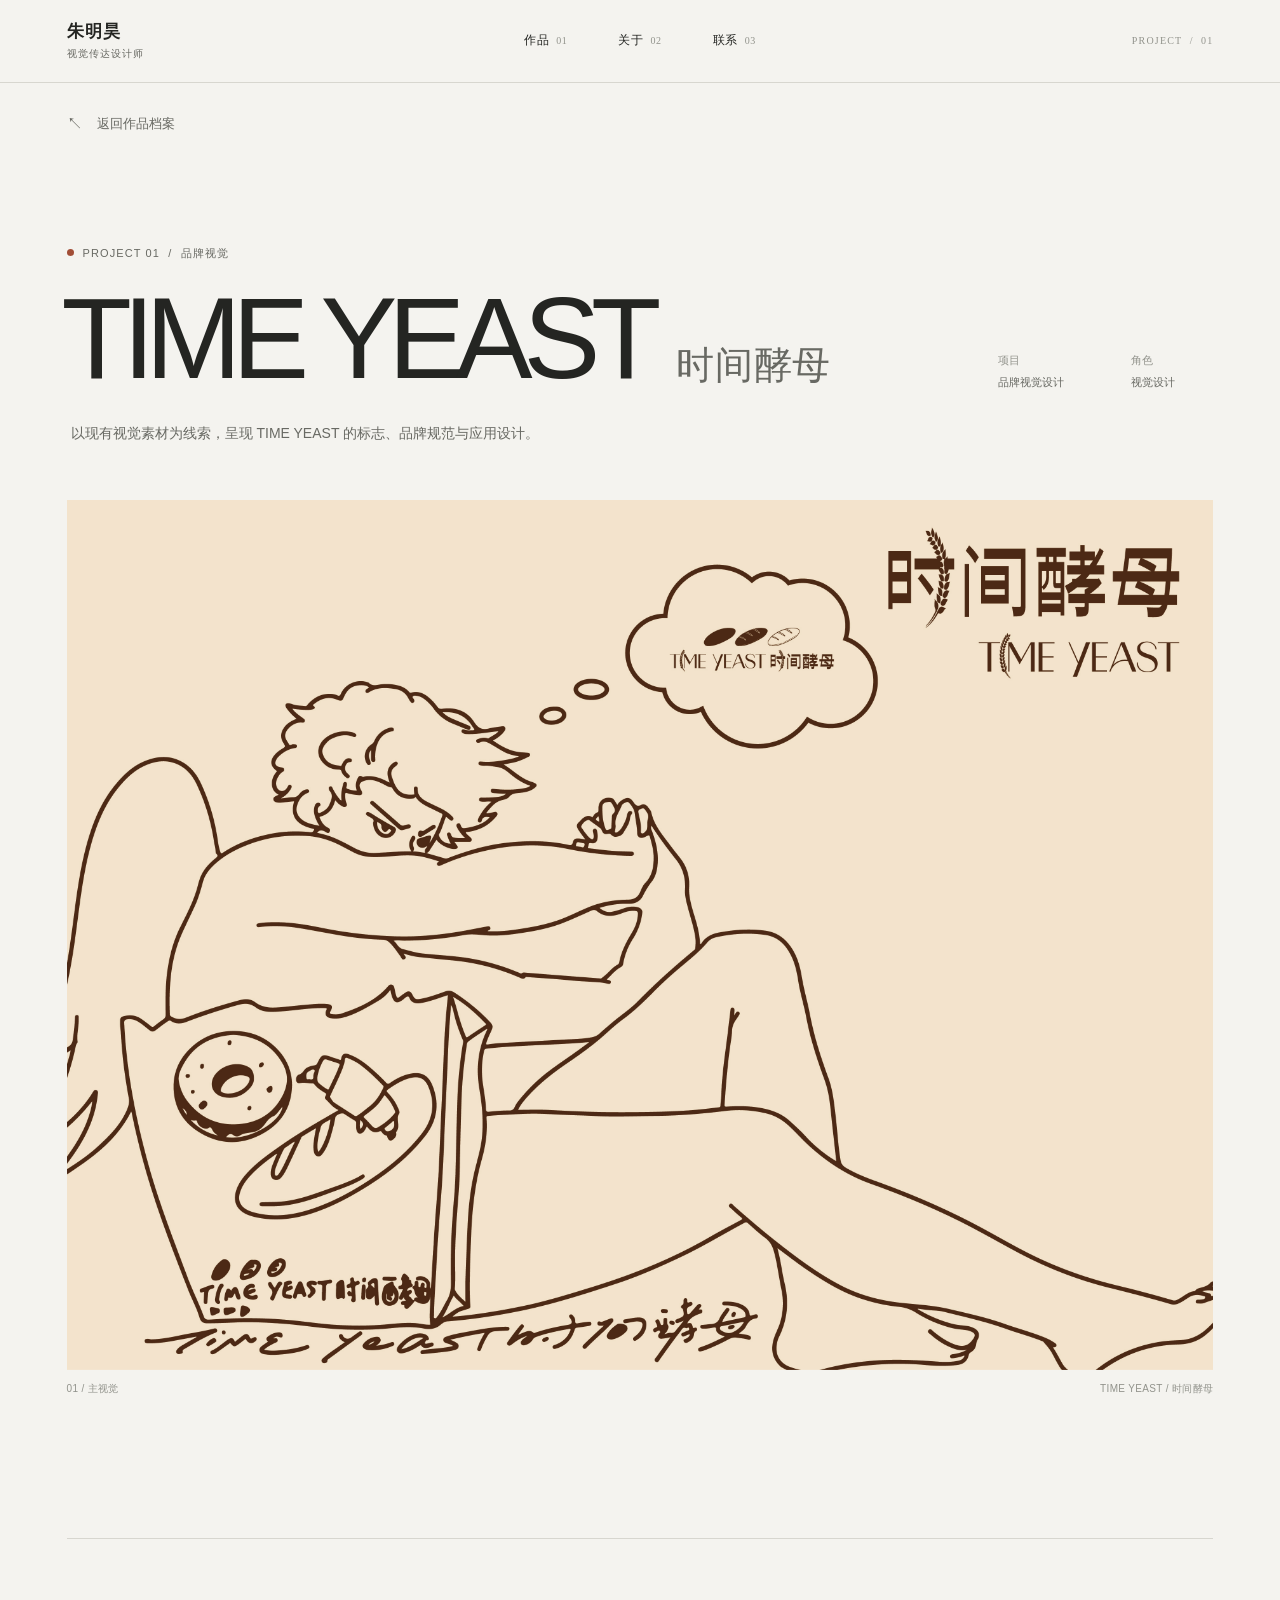
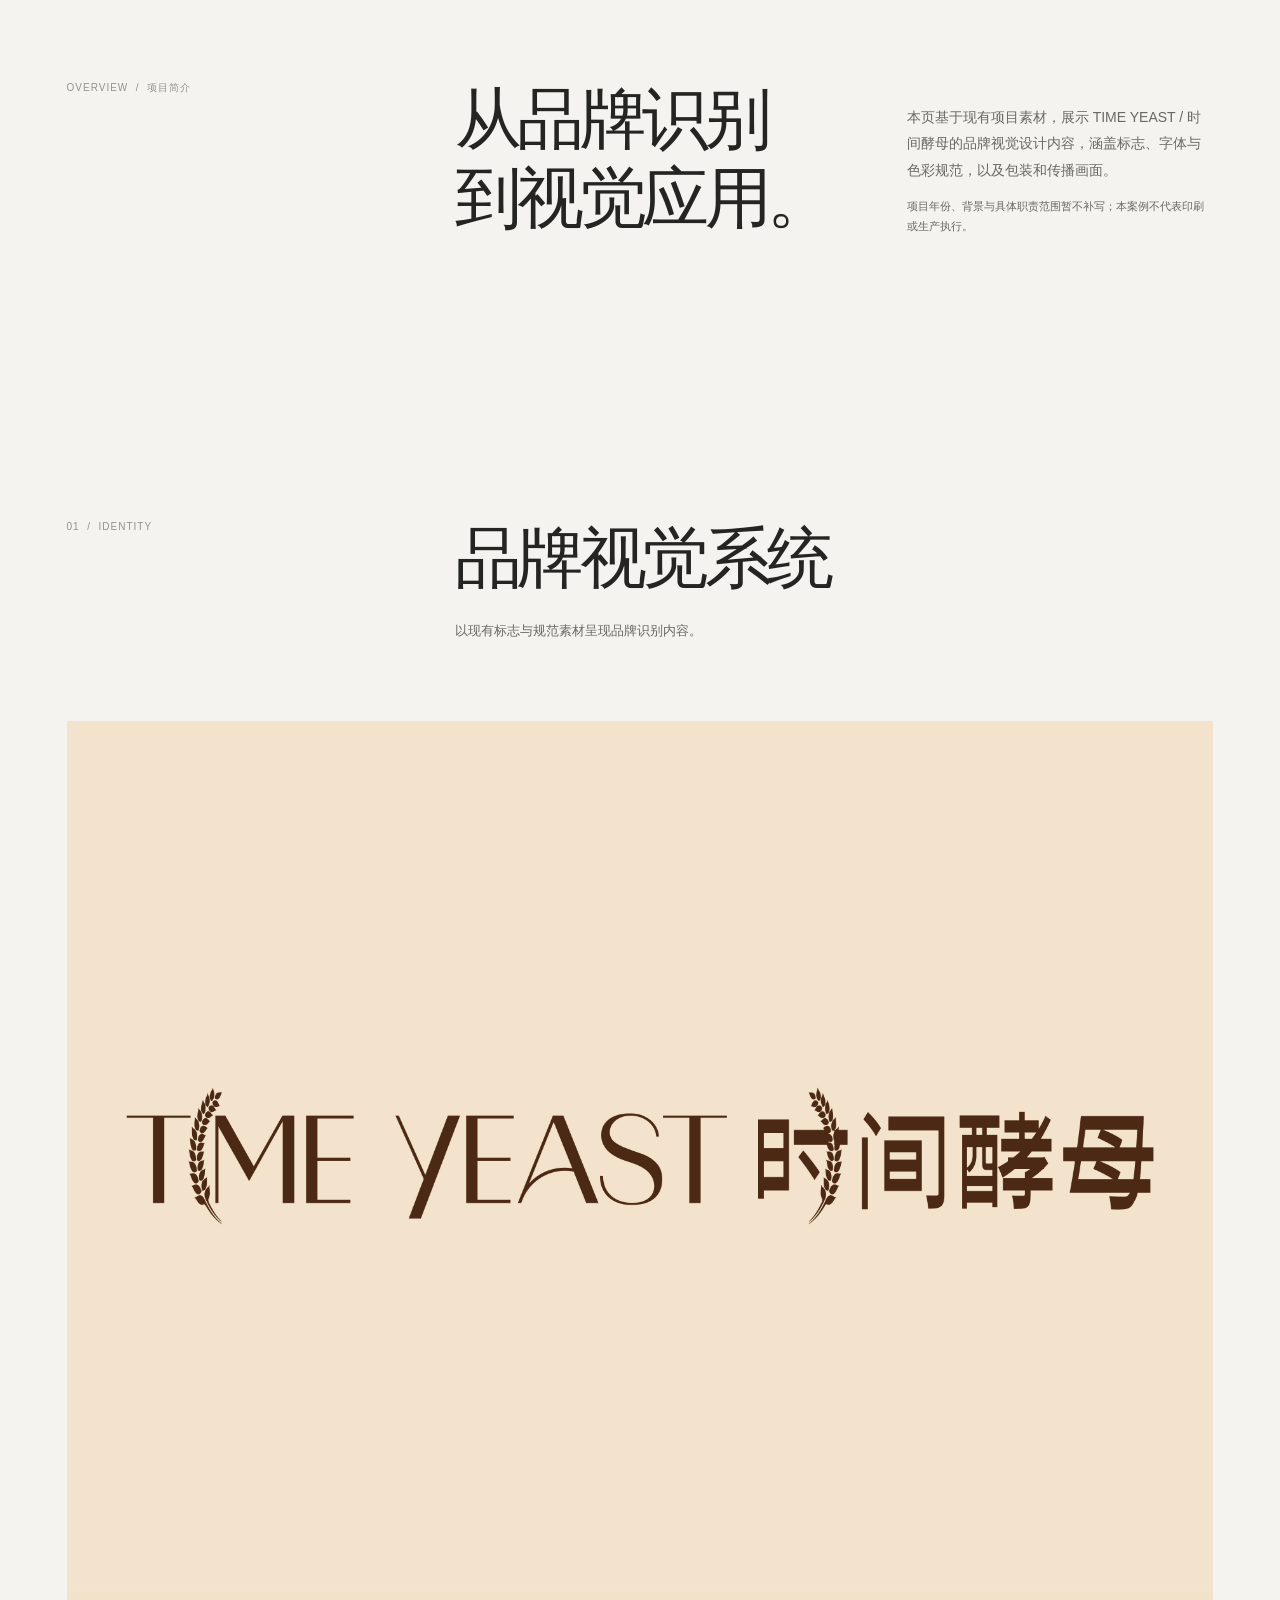
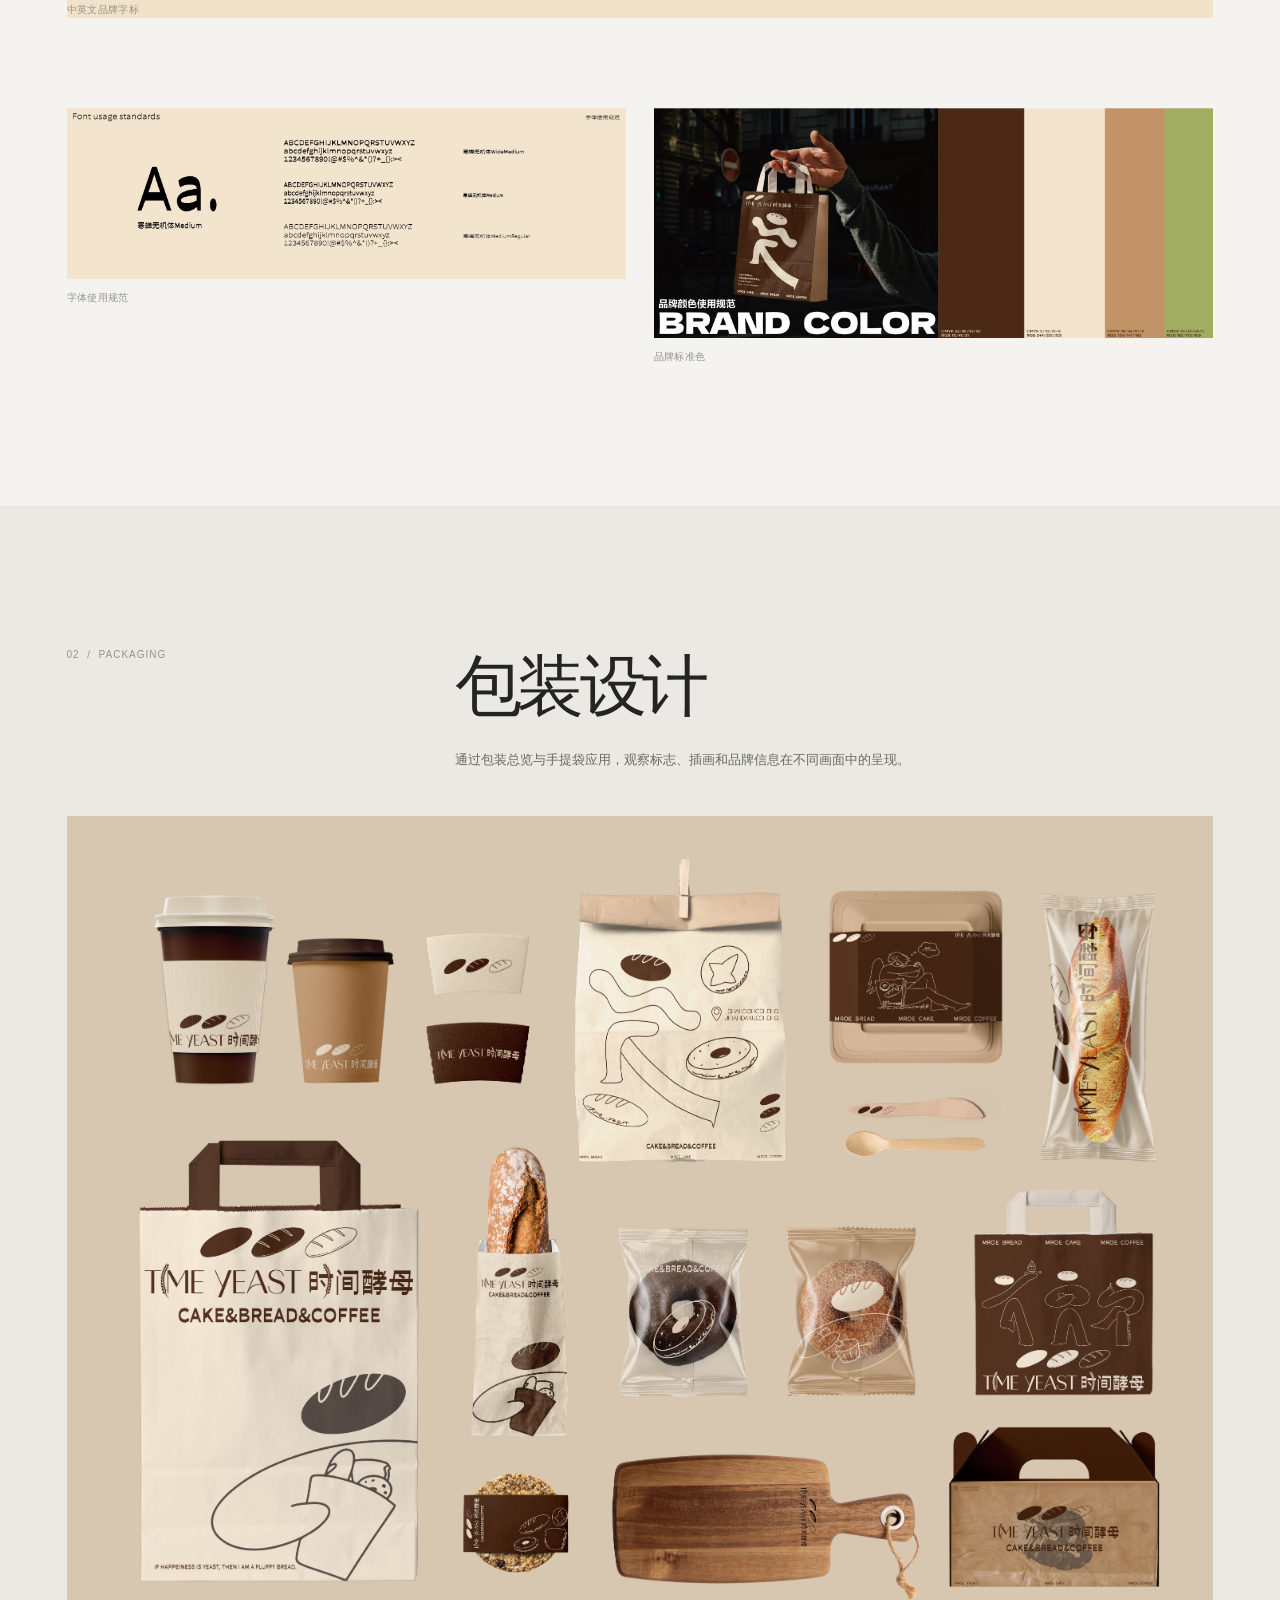
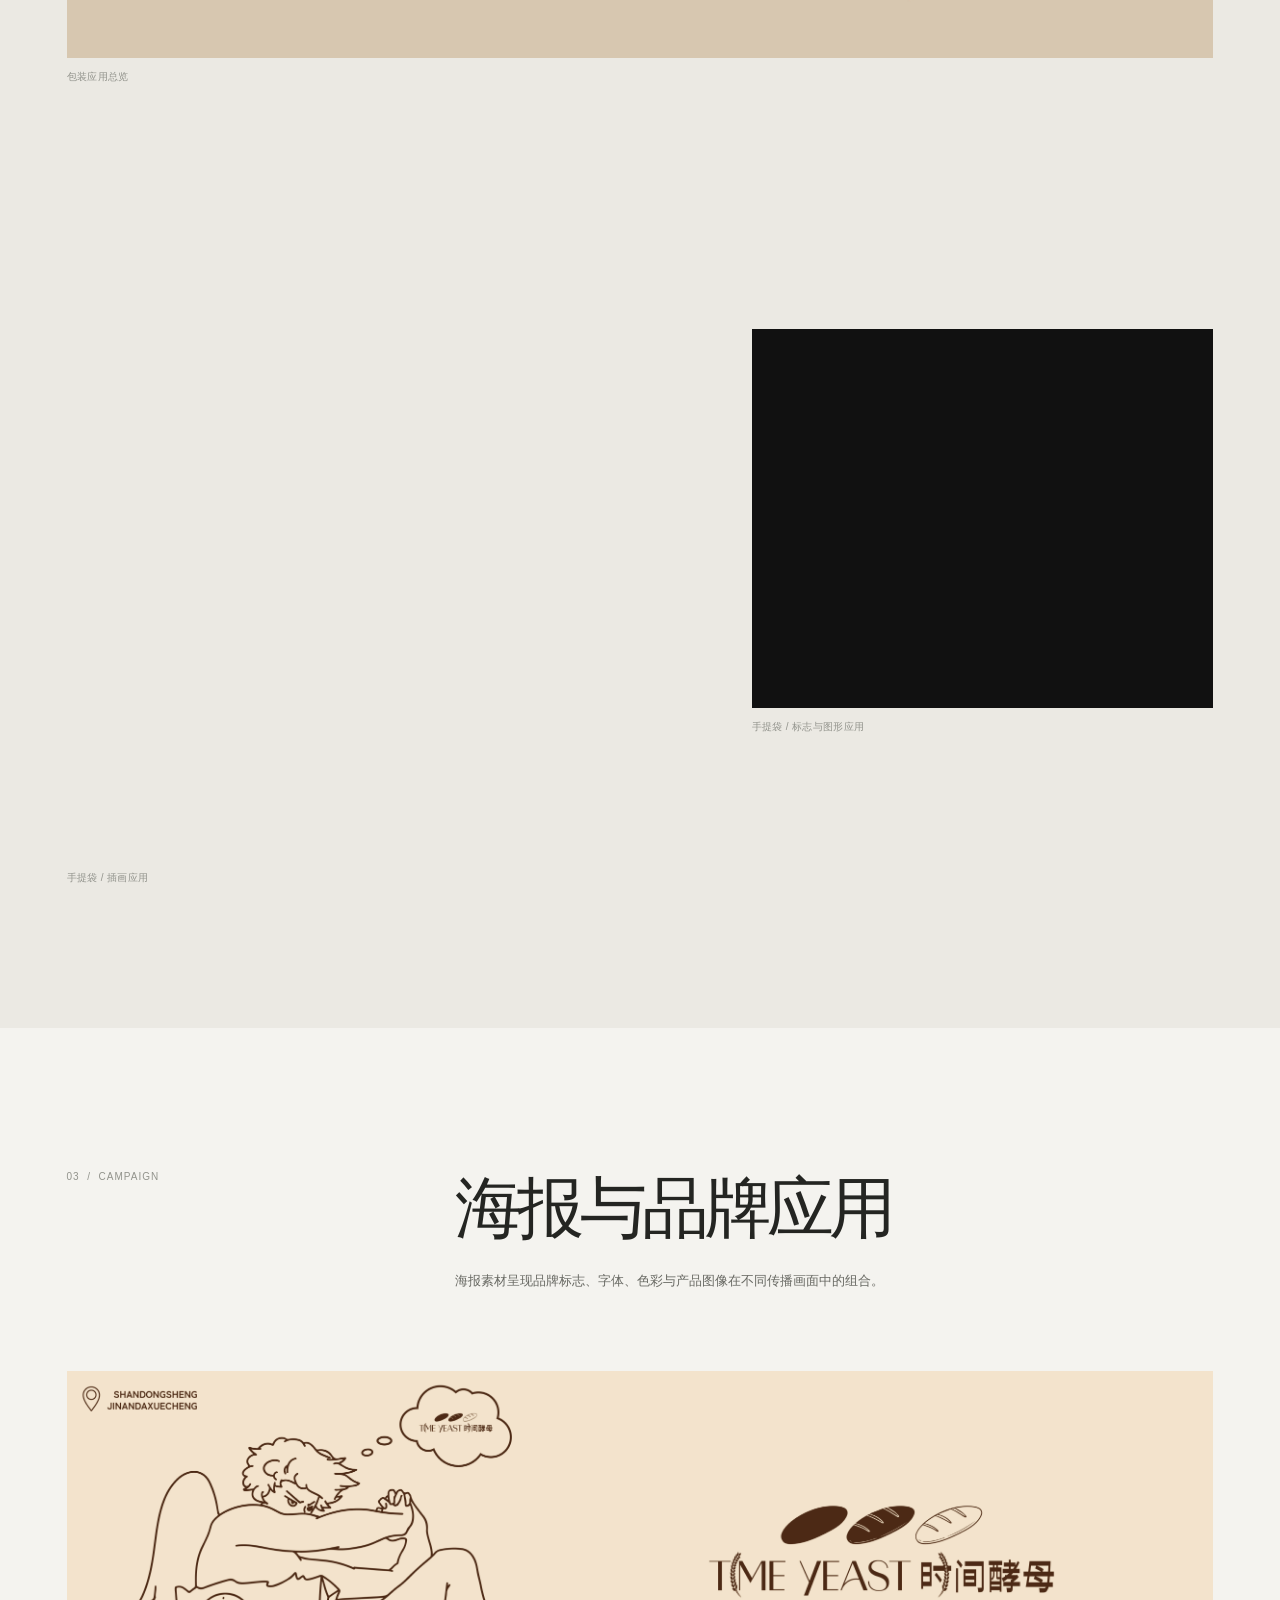
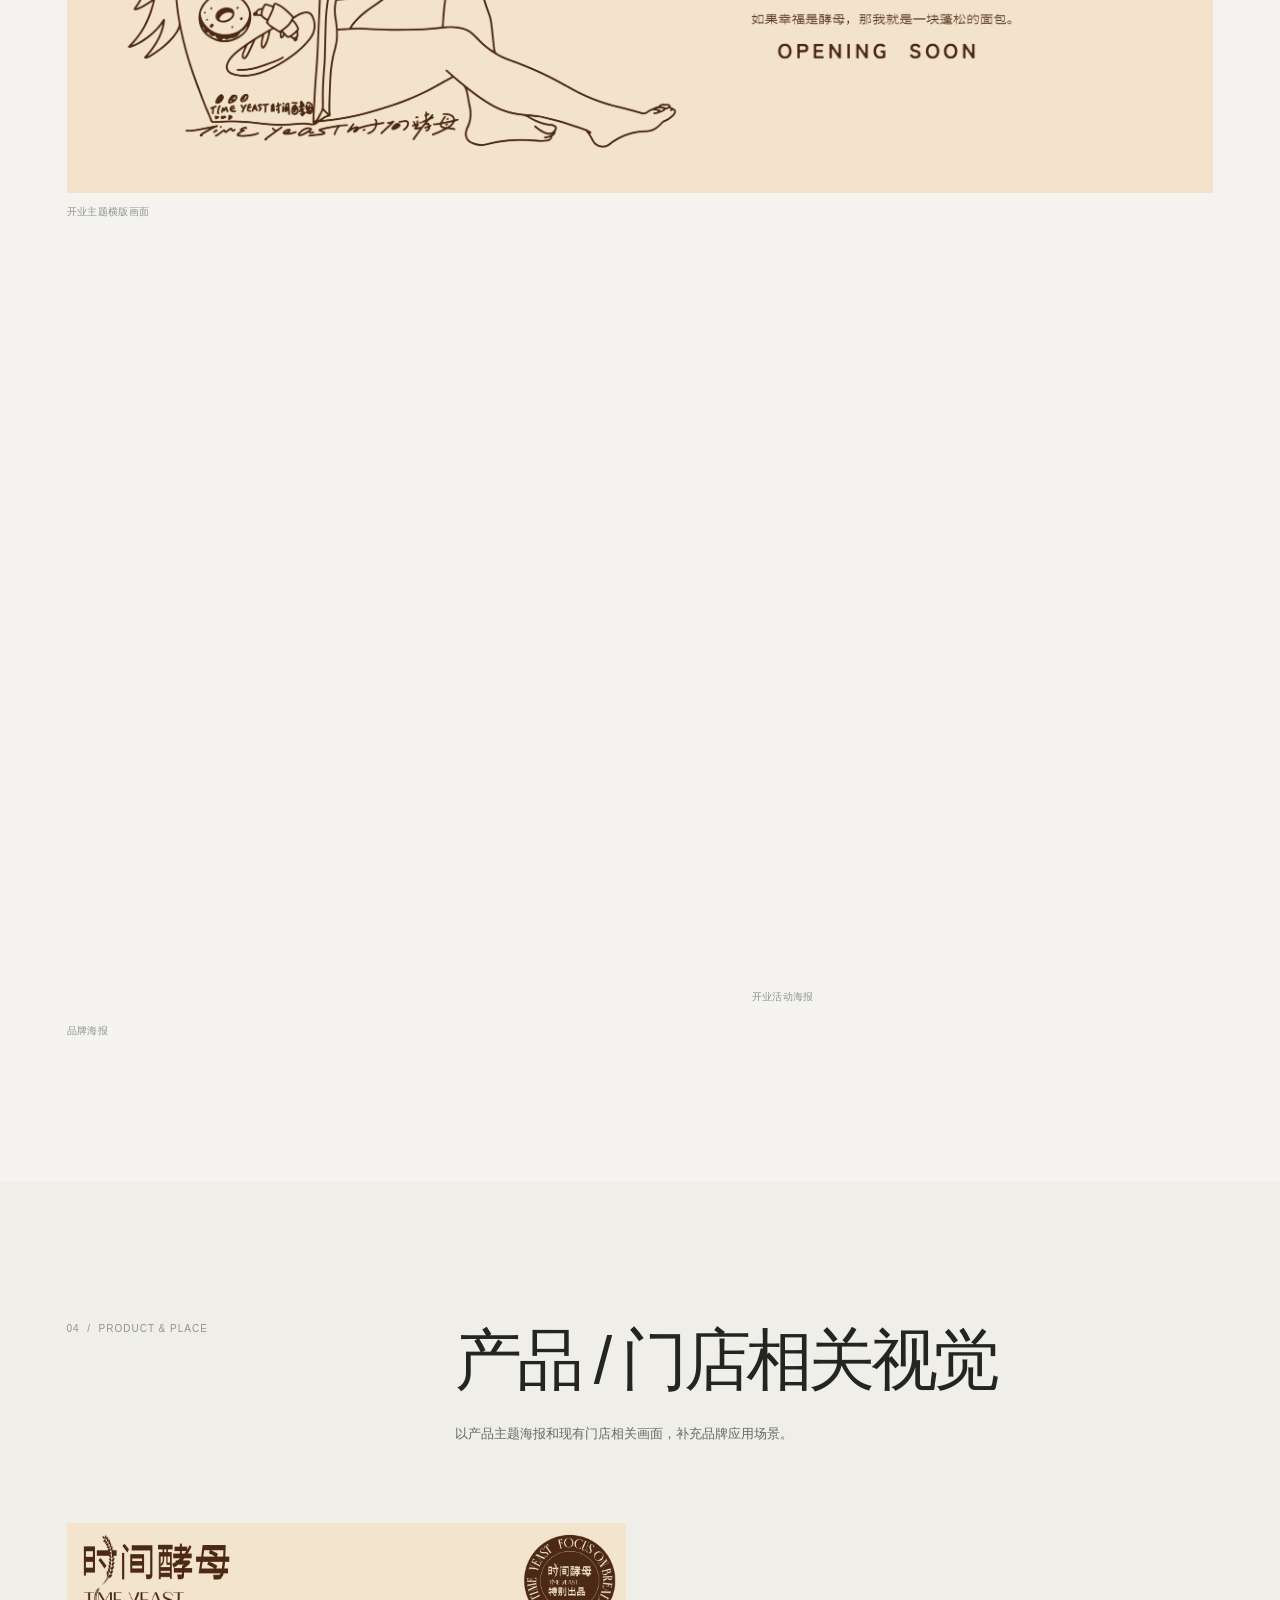
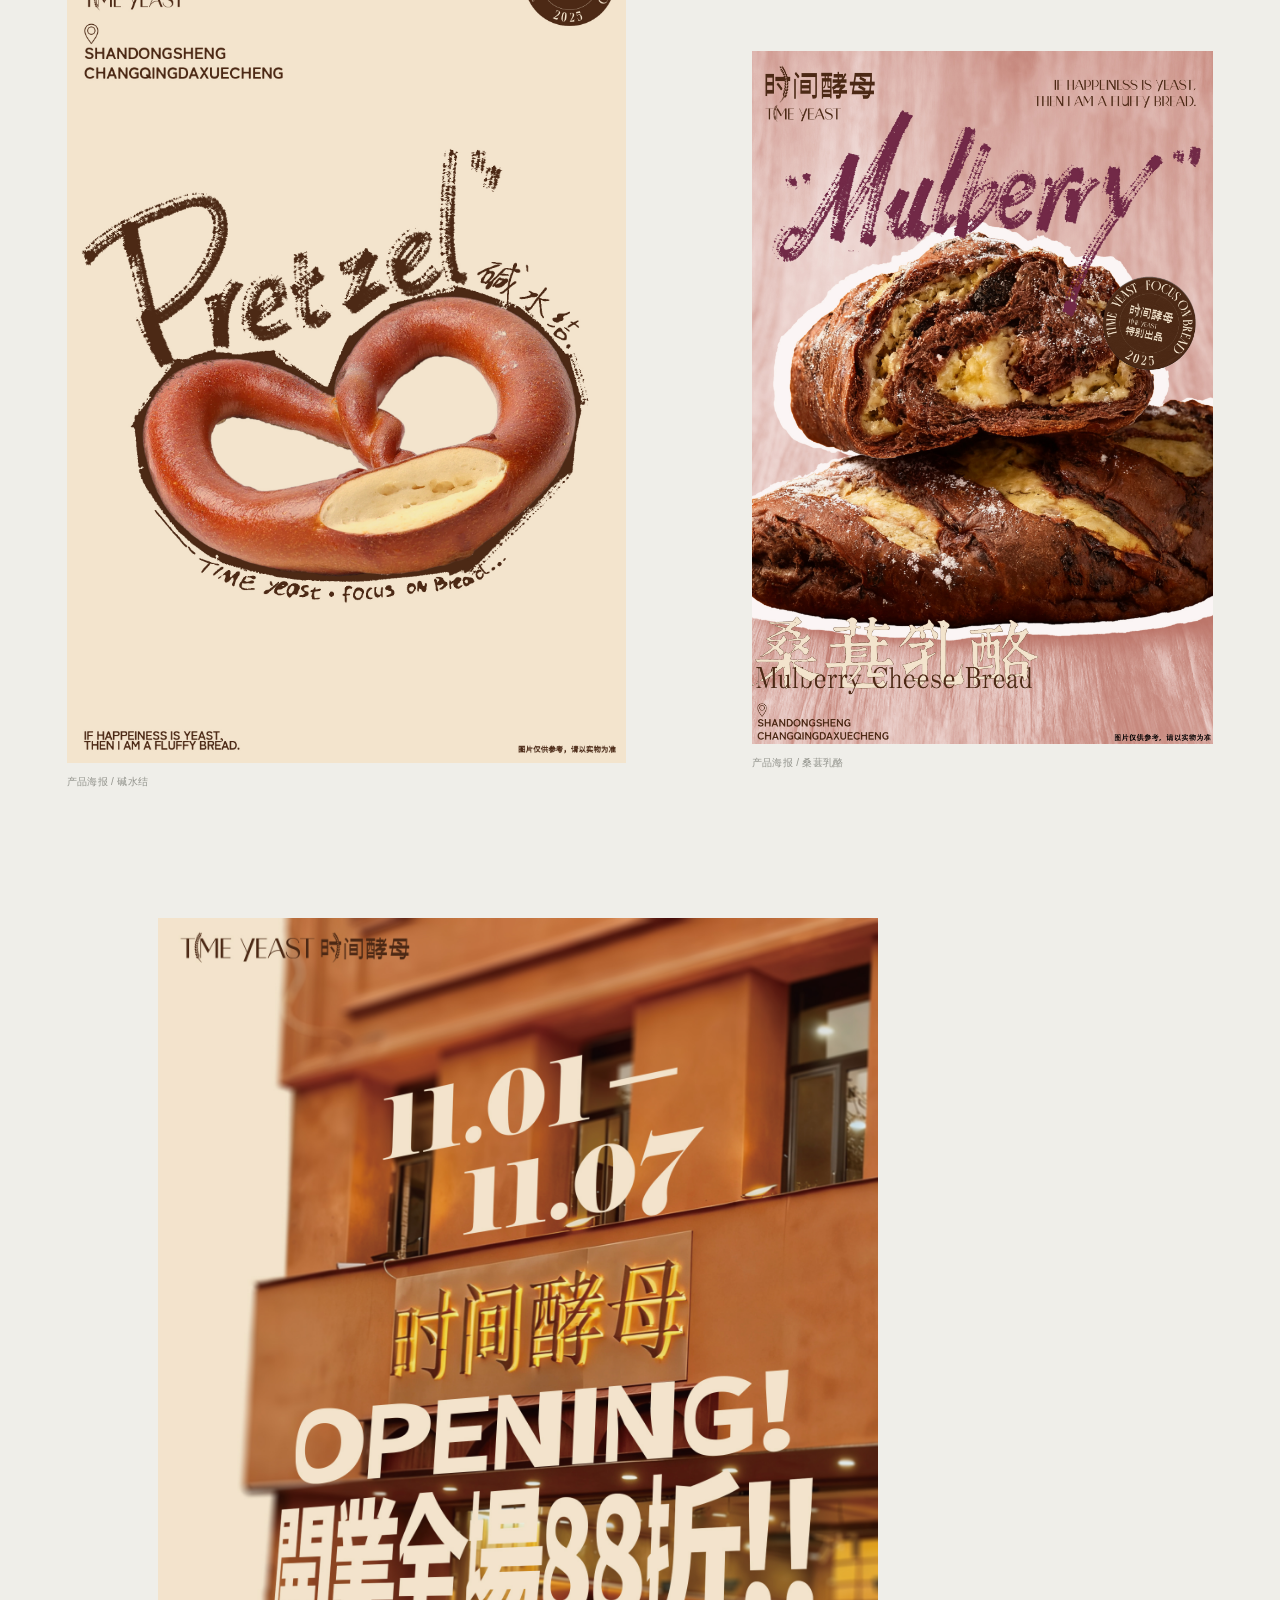
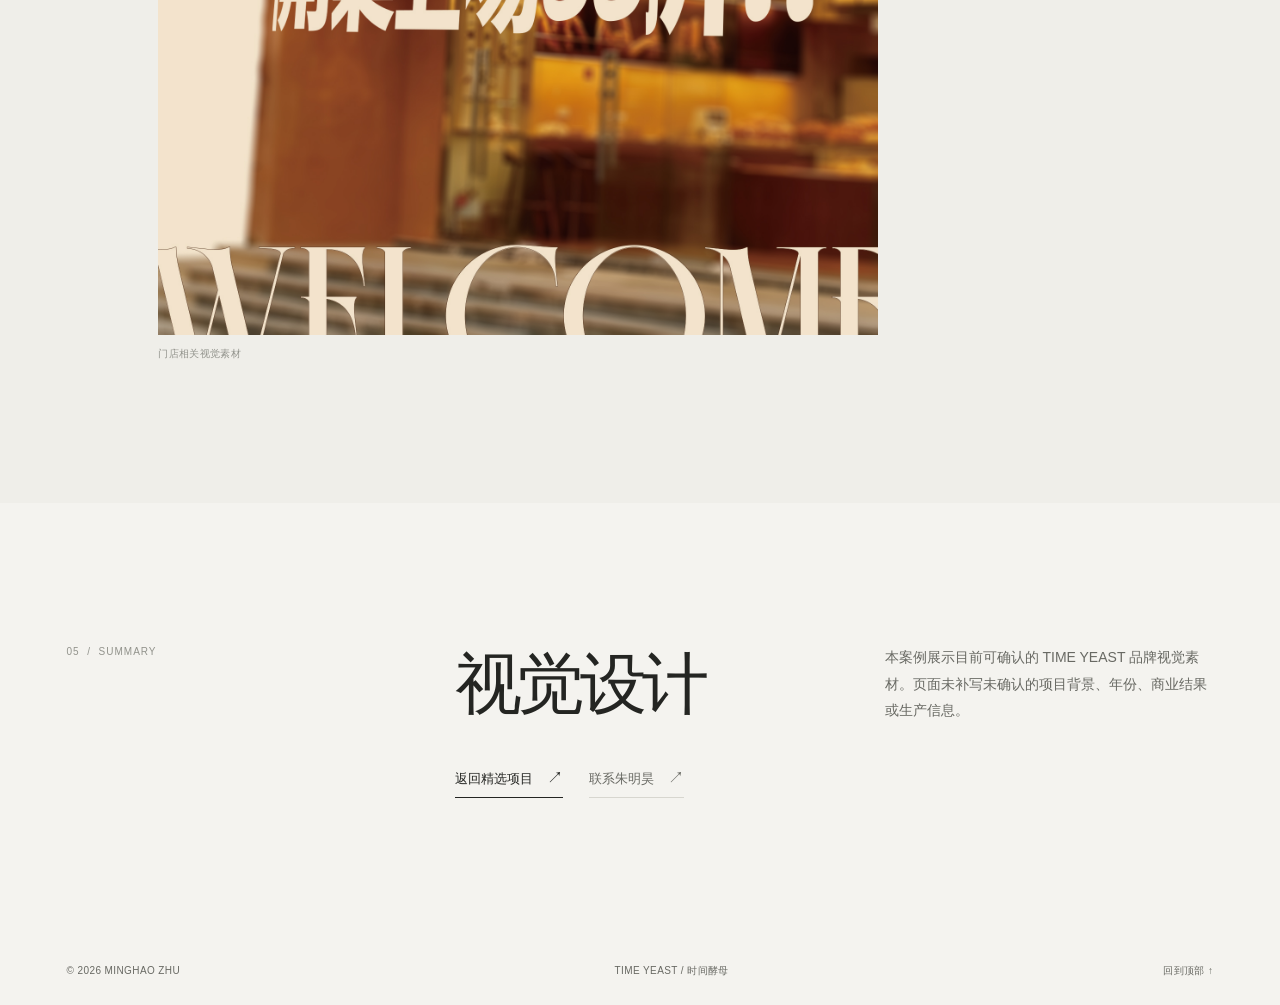
==== time-yeast.html @ e66157fa "完成个人作品集网站 V1 及 TIME YEAST 项目详情页" ====
<!doctype html>
<html lang="zh-CN">
  <head>
    <meta charset="utf-8">
    <meta name="viewport" content="width=device-width, initial-scale=1">
    <meta name="theme-color" content="#f4f3ef">
    <meta name="description" content="朱明昊的 TIME YEAST / 时间酵母品牌视觉设计案例。">
    <title>TIME YEAST / 时间酵母 — 朱明昊</title>
    <link rel="stylesheet" href="style.css">
    <script src="script.js" defer></script>
  </head>
  <body class="case-page">
    <a class="skip-link" href="#main">跳转到主要内容</a>

    <header class="site-header">
      <div class="header-inner page-shell">
        <a class="wordmark" href="index.html" aria-label="朱明昊，返回作品集首页">
          <span class="wordmark-name">朱明昊</span>
          <span class="wordmark-caption">视觉传达设计师</span>
        </a>
        <button class="menu-toggle" type="button" aria-expanded="false" aria-controls="primary-nav">
          <span class="menu-toggle-label">菜单</span>
          <span class="menu-toggle-icon" aria-hidden="true"><i></i><i></i></span>
        </button>
        <nav class="primary-nav" id="primary-nav" aria-label="主导航">
          <a href="index.html#work">作品 <span class="nav-index">01</span></a>
          <a href="index.html#about">关于 <span class="nav-index">02</span></a>
          <a href="index.html#contact">联系 <span class="nav-index">03</span></a>
        </nav>
        <span class="header-edition">PROJECT&nbsp; / &nbsp;01</span>
      </div>
    </header>

    <main id="main" class="case-main">
      <section class="case-intro page-shell" aria-labelledby="case-title">
        <a class="case-back text-link" href="index.html#work"><span aria-hidden="true">↖</span> 返回作品档案</a>
        <div class="case-heading">
          <div>
            <p class="eyebrow"><span class="eyebrow-mark"></span>PROJECT 01&nbsp; / &nbsp;品牌视觉</p>
            <h1 id="case-title">TIME YEAST<span class="case-title-cn">时间酵母</span></h1>
          </div>
          <dl class="case-meta">
            <div><dt>项目</dt><dd>品牌视觉设计</dd></div>
            <div><dt>角色</dt><dd>视觉设计</dd></div>
          </dl>
        </div>
        <p class="case-deck">以现有视觉素材为线索，呈现 TIME YEAST 的标志、品牌规范与应用设计。</p>
      </section>

      <figure class="case-hero page-shell">
        <img src="assets/TIME YEAST/TIME%20%20YEAST%20%E6%97%B6%E9%97%B4%E9%85%B5%E6%AF%8D%E4%B8%BB%E8%A7%86%E8%A7%89HERO.jpg" alt="TIME YEAST 时间酵母主视觉：品牌标志与烘焙主题插画" width="3608" height="2738" fetchpriority="high" decoding="async">
        <figcaption><span>01 / 主视觉</span><span>TIME YEAST / 时间酵母</span></figcaption>
      </figure>

      <section class="case-overview page-shell" aria-labelledby="overview-title">
        <p class="eyebrow case-section-index">OVERVIEW&nbsp; / &nbsp;项目简介</p>
        <div class="case-overview-copy">
          <h2 id="overview-title">从品牌识别<br>到视觉应用。</h2>
          <div>
            <p>本页基于现有项目素材，展示 TIME YEAST / 时间酵母的品牌视觉设计内容，涵盖标志、字体与色彩规范，以及包装和传播画面。</p>
            <p class="case-muted">项目年份、背景与具体职责范围暂不补写；本案例不代表印刷或生产执行。</p>
          </div>
        </div>
      </section>

      <section class="case-section page-shell" aria-labelledby="identity-title">
        <div class="case-section-heading">
          <p class="eyebrow case-section-index">01&nbsp; / &nbsp;IDENTITY</p>
          <h2 id="identity-title">品牌视觉系统</h2>
          <p>以现有标志与规范素材呈现品牌识别内容。</p>
        </div>
        <figure class="case-image case-image-logo">
          <img src="assets/TIME YEAST/TIME%20%20YEAST%20%E6%97%B6%E9%97%B4%E9%85%B5%E6%AF%8Dlogo%E5%AD%97%E4%BD%93%E9%83%A8%E5%88%86jpg%E6%A0%BC%E5%BC%8F.jpg" alt="TIME YEAST 时间酵母中英文标志字样" width="3608" height="2738" loading="lazy" decoding="async">
          <figcaption>中英文品牌字标</figcaption>
        </figure>
        <div class="case-spec-grid">
          <figure class="case-image case-spec-image">
            <img src="assets/TIME YEAST/TIME%20%20YEAST%20%E6%97%B6%E9%97%B4%E9%85%B5%E6%AF%8D%20%E5%AD%97%E4%BD%93%E8%A7%84%E8%8C%83.png" alt="品牌字体使用规范，展示中英文字体和字重" width="3508" height="1070" loading="lazy" decoding="async">
            <figcaption>字体使用规范</figcaption>
          </figure>
          <figure class="case-image case-spec-image">
            <img src="assets/TIME YEAST/TIME%20%20YEAST%20%E6%97%B6%E9%97%B4%E9%85%B5%E6%AF%8D%20%E6%A0%87%E5%87%86%E8%89%B2.png" alt="品牌标准色规范与色彩数值" width="3508" height="1441" loading="lazy" decoding="async">
            <figcaption>品牌标准色</figcaption>
          </figure>
        </div>
      </section>

      <section class="case-section case-section-tint" aria-labelledby="packaging-title">
        <div class="page-shell">
          <div class="case-section-heading case-section-heading-wide">
            <p class="eyebrow case-section-index">02&nbsp; / &nbsp;PACKAGING</p>
            <h2 id="packaging-title">包装设计</h2>
            <p>通过包装总览与手提袋应用，观察标志、插画和品牌信息在不同画面中的呈现。</p>
          </div>
          <figure class="case-image case-image-wide">
            <img src="assets/TIME YEAST/%E5%8C%85%E8%A3%9D.jpg" alt="TIME YEAST 多种包装应用设计总览" width="5746" height="4219" loading="lazy" decoding="async">
            <figcaption>包装应用总览</figcaption>
          </figure>
          <div class="case-image-pair">
            <figure class="case-image">
              <img src="assets/TIME YEAST/%E6%89%8B%E6%8F%90%E8%A2%8B2.jpg" alt="印有 TIME YEAST 标志与人物插画的浅色手提袋视觉" width="3004" height="3534" loading="lazy" decoding="async">
              <figcaption>手提袋 / 插画应用</figcaption>
            </figure>
            <figure class="case-image case-image-pair-offset">
              <img src="assets/TIME YEAST/%E6%89%8B%E6%8F%90%E8%A2%8B.jpg" alt="深棕色 TIME YEAST 手提袋视觉" width="3232" height="2652" loading="lazy" decoding="async">
              <figcaption>手提袋 / 标志与图形应用</figcaption>
            </figure>
          </div>
        </div>
      </section>

      <section class="case-section page-shell" aria-labelledby="campaign-title">
        <div class="case-section-heading">
          <p class="eyebrow case-section-index">03&nbsp; / &nbsp;CAMPAIGN</p>
          <h2 id="campaign-title">海报与品牌应用</h2>
          <p>海报素材呈现品牌标志、字体、色彩与产品图像在不同传播画面中的组合。</p>
        </div>
        <figure class="case-image case-poster-wide">
          <img src="assets/TIME YEAST/TIME%20%20YEAST%20%E6%97%B6%E9%97%B4%E9%85%B5%E6%AF%8D-%E5%BC%80%E4%B8%9A%E6%B5%B7%E6%8A%A5%E8%AE%BE%E8%AE%A1.jpg" alt="TIME YEAST 开业主题横版海报设计" width="9520" height="3506" loading="lazy" decoding="async">
          <figcaption>开业主题横版画面</figcaption>
        </figure>
        <div class="case-poster-grid">
          <figure class="case-image">
            <img src="assets/TIME YEAST/%E5%93%81%E7%89%8C%E6%B5%B7%E6%8A%A5.jpg" alt="TIME YEAST 品牌海报与主题插画" width="2905" height="3512" loading="lazy" decoding="async">
            <figcaption>品牌海报</figcaption>
          </figure>
          <figure class="case-image case-poster-offset">
            <img src="assets/TIME YEAST/TY%E5%BC%80%E4%B8%9A%E6%B4%BB%E5%8A%A8%E6%B5%B7%E6%8A%A55_%E7%94%BB%E6%9D%BF%201.jpg" alt="TIME YEAST 开业活动信息海报" width="2480" height="3508" loading="lazy" decoding="async">
            <figcaption>开业活动海报</figcaption>
          </figure>
        </div>
      </section>

      <section class="case-section case-section-product" aria-labelledby="product-title">
        <div class="page-shell">
          <div class="case-section-heading">
            <p class="eyebrow case-section-index">04&nbsp; / &nbsp;PRODUCT &amp; PLACE</p>
            <h2 id="product-title">产品 / 门店相关视觉</h2>
            <p>以产品主题海报和现有门店相关画面，补充品牌应用场景。</p>
          </div>
          <div class="case-product-grid">
            <figure class="case-image">
              <img src="assets/TIME YEAST/%E4%BA%A7%E5%93%81%E6%B5%B7%E6%8A%A5-%E7%A2%B1%E6%B0%B4%E7%BB%93.jpg" alt="碱水结产品主题海报" width="1672" height="2508" loading="lazy" decoding="async">
              <figcaption>产品海报 / 碱水结</figcaption>
            </figure>
            <figure class="case-image case-product-offset">
              <img src="assets/TIME YEAST/%E4%BA%A7%E5%93%81%E6%B5%B7%E6%8A%A5-%E6%A1%91%E8%91%9A%E4%B9%B3%E9%85%AA.jpg" alt="桑葚乳酪产品主题海报" width="1672" height="2508" loading="lazy" decoding="async">
              <figcaption>产品海报 / 桑葚乳酪</figcaption>
            </figure>
          </div>
          <figure class="case-image case-store-image">
            <img src="assets/TIME YEAST/%E6%97%B6%E9%97%B4%E9%85%B5%E6%AF%8D%E9%97%A8%E5%BA%97.jpg" alt="TIME YEAST 门店相关视觉素材" width="1674" height="2364" loading="lazy" decoding="async">
            <figcaption>门店相关视觉素材</figcaption>
          </figure>
        </div>
      </section>

      <section class="case-summary page-shell" aria-labelledby="summary-title">
        <p class="eyebrow case-section-index">05&nbsp; / &nbsp;SUMMARY</p>
        <div class="case-summary-content">
          <h2 id="summary-title">视觉设计</h2>
          <p>本案例展示目前可确认的 TIME YEAST 品牌视觉素材。页面未补写未确认的项目背景、年份、商业结果或生产信息。</p>
        </div>
        <div class="case-next-links">
          <a class="text-link" href="index.html#work">返回精选项目 <span aria-hidden="true">↗</span></a>
          <a class="text-link text-link-muted" href="index.html#contact">联系朱明昊 <span aria-hidden="true">↗</span></a>
        </div>
      </section>
    </main>

    <footer class="site-footer page-shell">
      <span>© <span id="current-year">2026</span> MINGHAO ZHU</span>
      <span>TIME YEAST / 时间酵母</span>
      <a href="#main">回到顶部 ↑</a>
    </footer>
  </body>
</html>
---- style.css ----
@charset "UTF-8";

:root {
  color-scheme: light;
  --paper: #f4f3ef;
  --paper-deep: #ebe9e3;
  --ink: #242522;
  --ink-soft: #686963;
  --ink-faint: #92938c;
  --line: #d7d6cf;
  --accent: #a14d36;
  --page-max: 1440px;
  --content-max: 1280px;
  --gutter: clamp(24px, 5.2vw, 80px);
  --grid-gap: clamp(20px, 2.15vw, 32px);
  --space-section: clamp(88px, 11vw, 156px);
  --font-sans: "Helvetica Neue", Helvetica, "Arial", "Noto Sans CJK SC", "PingFang SC", "Microsoft YaHei", sans-serif;
  --font-serif: "Iowan Old Style", "Baskerville", "Times New Roman", "Noto Serif CJK SC", serif;
}

*,
*::before,
*::after {
  box-sizing: border-box;
}

html {
  scroll-behavior: smooth;
  scroll-padding-top: 92px;
}

body {
  margin: 0;
  background: var(--paper);
  color: var(--ink);
  font-family: var(--font-sans);
  font-size: 16px;
  line-height: 1.65;
  -webkit-font-smoothing: antialiased;
  text-rendering: optimizeLegibility;
}

::selection {
  color: var(--paper);
  background: var(--ink);
}

a {
  color: inherit;
  text-decoration: none;
}

a:focus-visible,
button:focus-visible {
  outline: 2px solid var(--accent);
  outline-offset: 5px;
}

.page-shell {
  width: min(100% - (var(--gutter) * 2), var(--page-max));
  margin-inline: auto;
}

.skip-link {
  position: fixed;
  z-index: 20;
  top: 12px;
  left: 12px;
  padding: 10px 14px;
  transform: translateY(-160%);
  background: var(--ink);
  color: var(--paper);
}

.skip-link:focus {
  transform: translateY(0);
}

.site-header {
  position: relative;
  z-index: 10;
  border-bottom: 1px solid var(--line);
}

.header-inner {
  min-height: 82px;
  display: grid;
  grid-template-columns: 1fr auto 1fr;
  align-items: center;
}

.wordmark {
  width: fit-content;
  display: flex;
  flex-direction: column;
  line-height: 1.2;
}

.wordmark-name {
  font-size: 17px;
  font-weight: 600;
  letter-spacing: .08em;
}

.wordmark-caption {
  margin-top: 5px;
  color: var(--ink-soft);
  font-size: 10px;
  letter-spacing: .11em;
}

.primary-nav {
  display: flex;
  align-items: center;
  gap: clamp(28px, 4vw, 58px);
}

.primary-nav a,
.header-edition {
  font-size: 12px;
  letter-spacing: .045em;
}

.primary-nav a {
  transition: color 180ms ease;
}

.primary-nav a:hover,
.contact-bottom a:hover,
.site-footer a:hover {
  color: var(--accent);
}

.nav-index {
  margin-left: 3px;
  color: var(--ink-faint);
  font-family: var(--font-serif);
  font-size: 10px;
}

.header-edition {
  justify-self: end;
  color: var(--ink-faint);
  font-family: var(--font-serif);
  font-size: 10px;
  letter-spacing: .12em;
}

.menu-toggle {
  display: none;
}

.hero {
  min-height: min(720px, 76vw);
  min-height: clamp(540px, 66vw, 760px);
  position: relative;
  display: grid;
  grid-template-columns: minmax(0, 1.25fr) minmax(270px, .75fr);
  align-items: center;
  column-gap: clamp(34px, 7vw, 100px);
  padding-block: 96px 130px;
}

.hero-copy {
  position: relative;
  z-index: 1;
  max-width: 830px;
  padding-bottom: 16px;
}

.eyebrow {
  margin: 0;
  color: var(--ink-soft);
  font-size: 11px;
  font-weight: 500;
  letter-spacing: .1em;
  line-height: 1.5;
  text-transform: uppercase;
}

.eyebrow-mark {
  width: 7px;
  height: 7px;
  display: inline-block;
  margin: 0 9px 1px 0;
  border-radius: 50%;
  background: var(--accent);
}

.hero h1 {
  margin: 28px 0 0 -7px;
  font-size: clamp(76px, 11.7vw, 164px);
  font-weight: 500;
  letter-spacing: -.085em;
  line-height: .96;
}

.hero-title-period {
  color: var(--accent);
  font-family: var(--font-serif);
  font-weight: 400;
}

.hero-role {
  margin: 27px 0 0 4px;
  font-size: clamp(14px, 1.35vw, 18px);
  letter-spacing: .035em;
}

.hero-role span {
  padding-inline: 5px;
  color: var(--ink-faint);
}

.hero-intro {
  max-width: 480px;
  margin: 15px 0 0 4px;
  color: var(--ink-soft);
  font-size: 15px;
}

.hero-actions {
  display: flex;
  gap: 30px;
  margin: 38px 0 0 4px;
}

.text-link {
  width: fit-content;
  display: inline-flex;
  align-items: center;
  gap: 14px;
  padding-bottom: 5px;
  border-bottom: 1px solid var(--ink);
  font-size: 13px;
  transition: color 180ms ease, border-color 180ms ease;
}

.text-link span {
  font-size: 16px;
  transition: transform 180ms ease;
}

.text-link:hover {
  border-color: var(--accent);
  color: var(--accent);
}

.text-link:hover span {
  transform: translate(2px, 2px);
}

.text-link-muted {
  border-color: var(--line);
  color: var(--ink-soft);
}

.hero-visual {
  position: relative;
  width: 100%;
  aspect-ratio: 3608 / 2738;
  display: grid;
  place-items: center;
  overflow: hidden;
  border: 1px solid var(--line);
  background-color: var(--paper-deep);
}

.hero-image,
.project-image {
  width: 100%;
  height: 100%;
  display: block;
  object-fit: contain;
}

.hero-image {
  object-position: center;
}

.project-image {
  position: absolute;
  inset: 0;
  object-position: center;
}

.project-picture {
  position: absolute;
  inset: 0;
  display: block;
}

.project-picture .project-image {
  position: static;
}

.hero-index {
  position: absolute;
  right: 0;
  bottom: 42px;
  display: flex;
  align-items: center;
  gap: 14px;
  color: var(--ink-soft);
  font-size: 10px;
  letter-spacing: .08em;
}

.hero-index-line {
  width: 46px;
  height: 1px;
  background: var(--ink-soft);
  transition: width 180ms ease;
}

.hero-index:hover .hero-index-line {
  width: 66px;
}

.work-section {
  max-width: var(--content-max);
  padding-block: 34px var(--space-section);
  scroll-margin-top: 36px;
}

.section-heading {
  display: flex;
  justify-content: space-between;
  align-items: end;
  padding-bottom: 28px;
  border-bottom: 1px solid var(--line);
}

.section-kicker span,
.about-label .eyebrow span,
.contact-topline .eyebrow span {
  color: var(--ink-faint);
  font-family: var(--font-sans);
  letter-spacing: .03em;
  text-transform: none;
}

.section-heading h2 {
  margin: 17px 0 0;
  font-size: clamp(36px, 4.2vw, 58px);
  font-weight: 500;
  letter-spacing: -.065em;
  line-height: 1.1;
}

.heading-count {
  display: inline-block;
  margin-left: 14px;
  color: var(--ink-faint);
  font-family: var(--font-serif);
  font-size: 14px;
  font-weight: 400;
  letter-spacing: 0;
  vertical-align: top;
}

.section-note {
  margin: 0 0 3px;
  color: var(--ink-soft);
  font-size: 12px;
  line-height: 1.8;
  text-align: right;
}

.project-list {
  padding-top: clamp(34px, 5vw, 68px);
}

.project-card {
  min-width: 0;
}

.project-media {
  position: relative;
  display: grid;
  place-items: center;
  overflow: hidden;
  border: 1px solid var(--line);
  background-color: var(--paper-deep);
  color: var(--ink-soft);
}

.media-landscape {
  aspect-ratio: 1.78 / 1;
}

.media-portrait {
  aspect-ratio: 1.12 / 1;
}

.media-square {
  aspect-ratio: 1.28 / 1;
}

.project-card-featured .media-time-yeast {
  aspect-ratio: 5746 / 4219;
}

.media-coffee {
  aspect-ratio: 3508 / 2480;
}

.media-oblique {
  aspect-ratio: 3508 / 4961;
}

.project-caption {
  display: grid;
  grid-template-columns: minmax(180px, 1fr) minmax(300px, 1.35fr) auto;
  align-items: end;
  gap: 26px;
  padding-top: 19px;
}

.project-number {
  color: var(--ink-faint);
  font-family: var(--font-serif);
  font-size: 11px;
  letter-spacing: .06em;
}

.project-title-group h3 {
  margin: 4px 0 0;
  font-size: clamp(21px, 2.4vw, 30px);
  font-weight: 500;
  letter-spacing: -.045em;
  line-height: 1.2;
}

.project-meta {
  display: flex;
  gap: clamp(18px, 3vw, 42px);
  margin: 0;
}

.project-meta div {
  display: grid;
  gap: 2px;
}

.project-meta dt,
.project-meta dd {
  margin: 0;
  font-size: 10px;
  line-height: 1.6;
}

.project-meta dt {
  color: var(--ink-faint);
}

.project-meta dd {
  color: var(--ink-soft);
}

.project-status {
  margin: 0 0 3px;
  color: var(--accent);
  font-size: 11px;
  white-space: nowrap;
}

.project-status span {
  padding-left: 6px;
}

.project-pair {
  display: grid;
  grid-template-columns: repeat(12, minmax(0, 1fr));
  align-items: start;
  column-gap: var(--grid-gap);
  row-gap: 76px;
  margin-top: clamp(88px, 12vw, 168px);
}

.project-pair .project-card:first-child {
  grid-column: 1 / span 6;
}

.project-pair .project-card:last-child {
  grid-column: 8 / span 5;
  margin-top: 120px;
}

.project-pair .project-caption {
  display: block;
  padding-top: 16px;
}

.project-pair .project-meta {
  gap: clamp(20px, 3vw, 42px);
  margin-top: 15px;
}

.work-footnote {
  margin: 70px 0 0;
  color: var(--ink-faint);
  font-size: 11px;
}

.footnote-mark {
  margin-right: 5px;
  color: var(--accent);
}

.about-section {
  padding-block: clamp(76px, 10vw, 138px);
  background: var(--paper-deep);
}

.about-inner {
  max-width: var(--content-max);
  display: grid;
  grid-template-columns: 1fr 2.1fr;
  gap: var(--grid-gap);
}

.about-label {
  display: flex;
  flex-direction: column;
  justify-content: space-between;
  align-items: flex-start;
}

.about-index,
.contact-index {
  color: var(--ink-faint);
  font-family: var(--font-serif);
  font-size: 11px;
  letter-spacing: .08em;
}

.about-content {
  display: grid;
  grid-template-columns: 1.2fr .8fr;
  align-items: end;
  gap: clamp(30px, 6vw, 82px);
}

.about-content h2,
.contact-content h2 {
  margin: 0;
  font-size: clamp(40px, 6vw, 78px);
  font-weight: 500;
  letter-spacing: -.075em;
  line-height: 1.18;
}

.about-content h2 em {
  color: var(--accent);
  font-family: var(--font-serif);
  font-weight: 400;
  letter-spacing: -.07em;
}

.about-detail {
  max-width: 340px;
  padding-bottom: 3px;
}

.about-detail p {
  margin: 0;
  color: var(--ink-soft);
  font-size: 13px;
  line-height: 1.9;
}

.about-detail .about-lead {
  margin-bottom: 15px;
  color: var(--ink);
  font-size: 15px;
  line-height: 1.75;
}

.about-detail .text-link {
  margin-top: 27px;
}

.contact-section {
  max-width: var(--content-max);
  padding-block: clamp(82px, 10vw, 140px) 48px;
}

.contact-topline {
  display: flex;
  justify-content: space-between;
  padding-bottom: 22px;
  border-bottom: 1px solid var(--line);
}

.contact-content {
  display: grid;
  grid-template-columns: 1.2fr .8fr;
  align-items: end;
  gap: var(--grid-gap);
  padding-block: 54px 84px;
}

.contact-content h2 {
  font-size: clamp(44px, 7vw, 92px);
  line-height: 1.08;
}

.contact-details {
  padding-bottom: 8px;
}

.contact-details p {
  margin: 0;
  font-size: 16px;
}

.contact-details span {
  display: block;
  margin-top: 6px;
  color: var(--ink-faint);
  font-size: 11px;
}

.contact-bottom,
.site-footer {
  display: flex;
  justify-content: space-between;
  gap: 20px;
  padding-top: 17px;
  border-top: 1px solid var(--line);
  color: var(--ink-soft);
  font-size: 10px;
  letter-spacing: .04em;
}

.site-footer {
  min-height: 66px;
  align-items: center;
  padding-top: 0;
  border-top: 0;
}

.site-footer a,
.contact-bottom a {
  transition: color 180ms ease;
}

/* TIME YEAST case study */
.project-card-link {
  display: block;
  color: inherit;
  text-decoration: none;
}

.project-card-link .project-media {
  transition: border-color 180ms ease;
}

.project-card-link:hover .project-media {
  border-color: var(--ink-soft);
}

.case-main {
  overflow: clip;
}

.case-intro {
  max-width: var(--content-max);
  padding-block: 28px 54px;
}

.case-back {
  margin-bottom: clamp(60px, 8vw, 112px);
  border: 0;
  color: var(--ink-soft);
}

.case-back:hover {
  color: var(--accent);
}

.case-heading {
  display: flex;
  justify-content: space-between;
  align-items: end;
  gap: 36px;
}

.case-heading h1 {
  display: flex;
  flex-wrap: wrap;
  align-items: baseline;
  gap: 12px 24px;
  margin: 20px 0 0 -5px;
  font-size: clamp(54px, 9vw, 116px);
  font-weight: 500;
  letter-spacing: -.08em;
  line-height: 1;
}

.case-title-cn {
  color: var(--ink-soft);
  font-size: clamp(22px, 3vw, 38px);
  font-weight: 400;
  letter-spacing: .02em;
}

.case-meta {
  display: flex;
  gap: clamp(24px, 4vw, 60px);
  margin: 0 0 5px;
}

.case-meta div {
  min-width: 82px;
}

.case-meta dt,
.case-meta dd {
  margin: 0;
  font-size: 11px;
  line-height: 1.7;
}

.case-meta dt,
.case-muted {
  color: var(--ink-faint);
}

.case-meta dd {
  margin-top: 3px;
  color: var(--ink-soft);
}

.case-deck {
  max-width: 520px;
  margin: 26px 0 0 4px;
  color: var(--ink-soft);
  font-size: 14px;
}

.case-hero {
  max-width: var(--content-max);
  margin-top: 0;
  margin-bottom: var(--space-section);
}

.case-hero img,
.case-image img {
  width: 100%;
  height: auto;
  display: block;
}

.case-hero img {
  background: #f2e2ca;
}

.case-hero figcaption,
.case-image figcaption {
  display: flex;
  justify-content: space-between;
  gap: 16px;
  padding-top: 11px;
  color: var(--ink-faint);
  font-size: 10px;
  letter-spacing: .035em;
}

.case-overview,
.case-section,
.case-summary {
  max-width: var(--content-max);
  padding-block: var(--space-section);
}

.case-overview {
  display: grid;
  grid-template-columns: 1fr 2.1fr;
  gap: var(--grid-gap);
  border-top: 1px solid var(--line);
}

.case-section-index {
  color: var(--ink-faint);
  font-size: 10px;
  letter-spacing: .1em;
}

.case-overview-copy {
  display: grid;
  grid-template-columns: 1.1fr .9fr;
  align-items: end;
  gap: clamp(30px, 6vw, 80px);
}

.case-overview-copy h2,
.case-section-heading h2,
.case-summary h2 {
  margin: 0;
  font-size: clamp(38px, 5.2vw, 68px);
  font-weight: 500;
  letter-spacing: -.07em;
  line-height: 1.18;
}

.case-overview-copy p,
.case-section-heading > p:last-child,
.case-summary-content > p {
  margin: 0;
  color: var(--ink-soft);
  font-size: 14px;
  line-height: 1.9;
}

.case-overview-copy .case-muted {
  margin-top: 14px;
  font-size: 11px;
  line-height: 1.8;
}

.case-section-heading {
  display: grid;
  grid-template-columns: 1fr 2.1fr;
  align-items: end;
  gap: 20px var(--grid-gap);
  margin-bottom: clamp(42px, 6vw, 78px);
}

.case-section-heading .case-section-index {
  grid-column: 1;
  grid-row: 1 / span 2;
  align-self: start;
}

.case-section-heading h2,
.case-section-heading > p:last-child {
  grid-column: 2;
}

.case-section-heading > p:last-child {
  max-width: 540px;
  margin-top: 2px;
  font-size: 13px;
}

.case-image {
  min-width: 0;
  margin: 0;
}

.case-image img {
  height: auto;
}

.case-image-logo {
  max-width: 100%;
  margin-bottom: clamp(42px, 7vw, 90px);
  background: #f2e2ca;
}

.case-spec-grid {
  display: grid;
  grid-template-columns: 1fr 1fr;
  align-items: start;
  gap: var(--grid-gap);
}

.case-spec-image {
  align-self: start;
}

.case-image-mark {
  max-width: 55%;
  margin: clamp(54px, 8vw, 110px) auto 0;
}

.case-section-tint {
  max-width: none;
  background: var(--paper-deep);
}

.case-section-tint > .page-shell,
.case-section-product > .page-shell {
  max-width: var(--content-max);
}

.case-section-heading-wide {
  margin-bottom: 44px;
}

.case-image-wide {
  width: 100%;
}

.case-image-pair,
.case-poster-grid,
.case-product-grid {
  display: grid;
  grid-template-columns: repeat(12, minmax(0, 1fr));
  align-items: start;
  gap: var(--grid-gap);
  margin-top: clamp(58px, 9vw, 118px);
}

.case-image-pair figure:first-child,
.case-poster-grid figure:first-child,
.case-product-grid figure:first-child {
  grid-column: 1 / span 6;
}

.case-image-pair figure:last-child,
.case-poster-grid figure:last-child,
.case-product-grid figure:last-child {
  grid-column: 8 / span 5;
  margin-top: clamp(55px, 10vw, 132px);
}

.case-image-pair-offset img {
  background: #111;
}

.case-poster-wide {
  margin-top: 0;
}

.case-poster-offset {
  grid-column: 8 / span 4 !important;
}

.case-section-product {
  max-width: none;
  background: #efeee9;
}

.case-product-grid {
  margin-top: 0;
}

.case-store-image {
  width: min(66%, 720px);
  margin: clamp(70px, 10vw, 130px) auto 0 8%;
}

.case-summary {
  display: grid;
  grid-template-columns: 1fr 2.1fr;
  gap: var(--grid-gap);
}

.case-summary-content {
  display: grid;
  grid-template-columns: 1fr .9fr;
  align-items: end;
  gap: clamp(28px, 5vw, 68px);
}

.case-next-links {
  grid-column: 2;
  display: flex;
  flex-wrap: wrap;
  gap: 26px;
  margin-top: 14px;
}

@media (min-width: 1600px) {
  .page-shell {
    width: min(100% - 128px, var(--page-max));
  }
}

@media (max-width: 1100px) {
  :root {
    --gutter: 40px;
  }

  .hero {
    min-height: 610px;
    grid-template-columns: minmax(0, 1.15fr) minmax(230px, .85fr);
    column-gap: 34px;
  }

  .project-caption {
    grid-template-columns: 1fr;
    align-items: start;
    gap: 12px;
  }

  .project-meta {
    gap: 32px;
  }

  .about-inner {
    grid-template-columns: 1fr;
    gap: 44px;
  }

  .about-label {
    flex-direction: row;
  }
}

@media (max-width: 767px) {
  :root {
    --gutter: 20px;
    --grid-gap: 16px;
    --space-section: 100px;
  }

  html {
    scroll-padding-top: 72px;
  }

  .header-inner {
    min-height: 70px;
    grid-template-columns: 1fr auto;
  }

  .wordmark-name {
    font-size: 16px;
  }

  .wordmark-caption {
    font-size: 9px;
  }

  .header-edition {
    display: none;
  }

  .menu-toggle {
    display: inline-flex;
    align-items: center;
    gap: 10px;
    padding: 10px 0 10px 12px;
    border: 0;
    background: transparent;
    color: var(--ink);
    font: inherit;
    font-size: 12px;
    cursor: pointer;
  }

  .menu-toggle-icon {
    width: 18px;
    display: grid;
    gap: 5px;
  }

  .menu-toggle-icon i {
    height: 1px;
    display: block;
    background: currentColor;
    transition: transform 180ms ease;
  }

  .menu-toggle[aria-expanded="true"] .menu-toggle-icon i:first-child {
    transform: translateY(3px) rotate(45deg);
  }

  .menu-toggle[aria-expanded="true"] .menu-toggle-icon i:last-child {
    transform: translateY(-3px) rotate(-45deg);
  }

  .primary-nav {
    position: absolute;
    top: calc(100% + 1px);
    right: 0;
    left: 0;
    display: none;
    padding: 8px var(--gutter) 20px;
    border-bottom: 1px solid var(--line);
    background: var(--paper);
  }

  .primary-nav.is-open {
    display: grid;
    gap: 0;
  }

  .primary-nav a {
    display: flex;
    justify-content: space-between;
    padding-block: 13px;
    border-bottom: 1px solid var(--line);
  }

  .nav-index {
    margin-left: 0;
  }

  .hero {
    min-height: auto;
    grid-template-columns: 1fr;
    align-content: start;
    row-gap: 32px;
    padding-block: 72px 96px;
  }

  .hero-copy {
    padding-bottom: 0;
  }

  .eyebrow {
    font-size: 10px;
  }

  .hero h1 {
    margin: 25px 0 0 -4px;
    font-size: clamp(68px, 19vw, 112px);
    letter-spacing: -.08em;
  }

  .hero-role {
    margin-top: 22px;
    margin-left: 0;
    font-size: 13px;
  }

  .hero-role span {
    padding-inline: 2px;
  }

  .hero-intro {
    max-width: 310px;
    margin-left: 0;
    font-size: 14px;
  }

  .hero-actions {
    gap: 24px;
    margin: 30px 0 0;
  }

  .hero-visual {
    max-height: 310px;
    aspect-ratio: 3608 / 2738;
  }

  .hero-index {
    bottom: 28px;
  }

  .work-section {
    padding-top: 15px;
  }

  .section-heading {
    display: block;
    padding-bottom: 19px;
  }

  .section-heading h2 {
    margin-top: 14px;
    font-size: 38px;
  }

  .section-note {
    margin-top: 14px;
    font-size: 11px;
    text-align: left;
  }

  .project-list {
    padding-top: 26px;
  }

  .media-landscape {
    aspect-ratio: 1.18 / 1;
  }

  .project-card-featured .media-time-yeast {
    aspect-ratio: 2905 / 3512;
  }

  .media-coffee {
    aspect-ratio: 5000 / 4000;
  }

  .project-caption {
    gap: 10px;
    padding-top: 15px;
  }

  .project-title-group h3 {
    font-size: 24px;
  }

  .project-number {
    font-size: 10px;
  }

  .project-meta {
    flex-wrap: wrap;
    gap: 12px 27px;
  }

  .project-meta dt,
  .project-meta dd {
    font-size: 10px;
  }

  .project-status {
    position: static;
    margin: 0;
  }

  .project-pair {
    grid-template-columns: 1fr;
    row-gap: 58px;
    margin-top: 64px;
  }

  .project-pair .project-card:first-child,
  .project-pair .project-card:last-child {
    grid-column: auto;
    margin-top: 0;
  }

  .work-footnote {
    margin-top: 40px;
    font-size: 10px;
  }

  .about-section {
    padding-block: 64px 72px;
  }

  .about-inner {
    gap: 39px;
  }

  .about-label .eyebrow span,
  .contact-topline .eyebrow span {
    display: block;
    margin-top: 3px;
  }

  .about-content {
    grid-template-columns: 1fr;
    gap: 30px;
  }

  .about-content h2 {
    font-size: clamp(42px, 12vw, 62px);
  }

  .about-detail {
    max-width: 420px;
  }

  .about-detail .about-lead {
    font-size: 14px;
  }

  .contact-section {
    padding-block: 68px 32px;
  }

  .contact-topline {
    padding-bottom: 18px;
  }

  .contact-content {
    grid-template-columns: 1fr;
    gap: 30px;
    padding-block: 39px 54px;
  }

  .contact-content h2 {
    font-size: clamp(48px, 13vw, 68px);
  }

  .contact-details {
    padding: 0;
  }

  .contact-bottom,
  .site-footer {
    font-size: 9px;
  }

  .site-footer {
    min-height: 60px;
    gap: 10px;
  }

  .site-footer span:nth-child(2) {
    display: none;
  }
}

@media (max-width: 380px) {
  :root {
    --gutter: 16px;
  }

  .hero h1 {
    font-size: 64px;
  }

  .project-meta {
    gap: 10px 20px;
  }

  .contact-bottom {
    font-size: 8px;
  }
}

@media (prefers-reduced-motion: reduce) {
  *,
  *::before,
  *::after {
    scroll-behavior: auto !important;
    transition-duration: .01ms !important;
    animation-duration: .01ms !important;
    animation-iteration-count: 1 !important;
  }
}

@media (max-width: 767px) {
  .case-intro {
    padding-block: 22px 38px;
  }

  .case-back {
    margin-bottom: 58px;
  }

  .case-heading {
    display: block;
  }

  .case-heading h1 {
    gap: 7px 13px;
    margin-top: 17px;
    font-size: clamp(43px, 12.5vw, 74px);
  }

  .case-title-cn {
    font-size: 22px;
  }

  .case-meta {
    gap: 34px;
    margin-top: 25px;
  }

  .case-deck {
    margin-top: 20px;
    font-size: 13px;
  }

  .case-hero {
    margin-bottom: 82px;
  }

  .case-hero img {
    min-height: 220px;
    object-fit: contain;
  }

  .case-hero figcaption,
  .case-image figcaption {
    font-size: 9px;
  }

  .case-overview,
  .case-section,
  .case-summary {
    padding-block: 76px;
  }

  .case-overview,
  .case-summary {
    grid-template-columns: 1fr;
    gap: 30px;
  }

  .case-overview-copy,
  .case-summary-content {
    grid-template-columns: 1fr;
    gap: 23px;
  }

  .case-overview-copy h2,
  .case-section-heading h2,
  .case-summary h2 {
    font-size: clamp(38px, 10vw, 54px);
  }

  .case-overview-copy p,
  .case-section-heading > p:last-child,
  .case-summary-content > p {
    font-size: 13px;
  }

  .case-section-heading {
    grid-template-columns: 1fr;
    gap: 13px;
    margin-bottom: 34px;
  }

  .case-section-heading .case-section-index,
  .case-section-heading h2,
  .case-section-heading > p:last-child {
    grid-column: 1;
    grid-row: auto;
  }

  .case-section-heading > p:last-child {
    margin-top: 0;
  }

  .case-image-logo {
    margin-bottom: 48px;
  }

  .case-spec-grid {
    grid-template-columns: 1fr;
    gap: 28px;
  }

  .case-image-mark {
    max-width: 86%;
    margin-top: 52px;
  }

  .case-section-heading-wide {
    margin-bottom: 31px;
  }

  .case-image-pair,
  .case-poster-grid,
  .case-product-grid {
    grid-template-columns: 1fr;
    gap: 39px;
    margin-top: 52px;
  }

  .case-image-pair figure:first-child,
  .case-poster-grid figure:first-child,
  .case-product-grid figure:first-child,
  .case-image-pair figure:last-child,
  .case-poster-grid figure:last-child,
  .case-product-grid figure:last-child,
  .case-poster-offset {
    grid-column: 1 !important;
    margin-top: 0;
  }

  .case-store-image {
    width: 88%;
    margin: 58px auto 0 0;
  }

  .case-next-links {
    grid-column: 1;
    gap: 22px;
    margin-top: 0;
  }
}

@media (max-width: 380px) {
  .case-heading h1 {
    font-size: 41px;
  }

  .case-title-cn {
    font-size: 19px;
  }
}
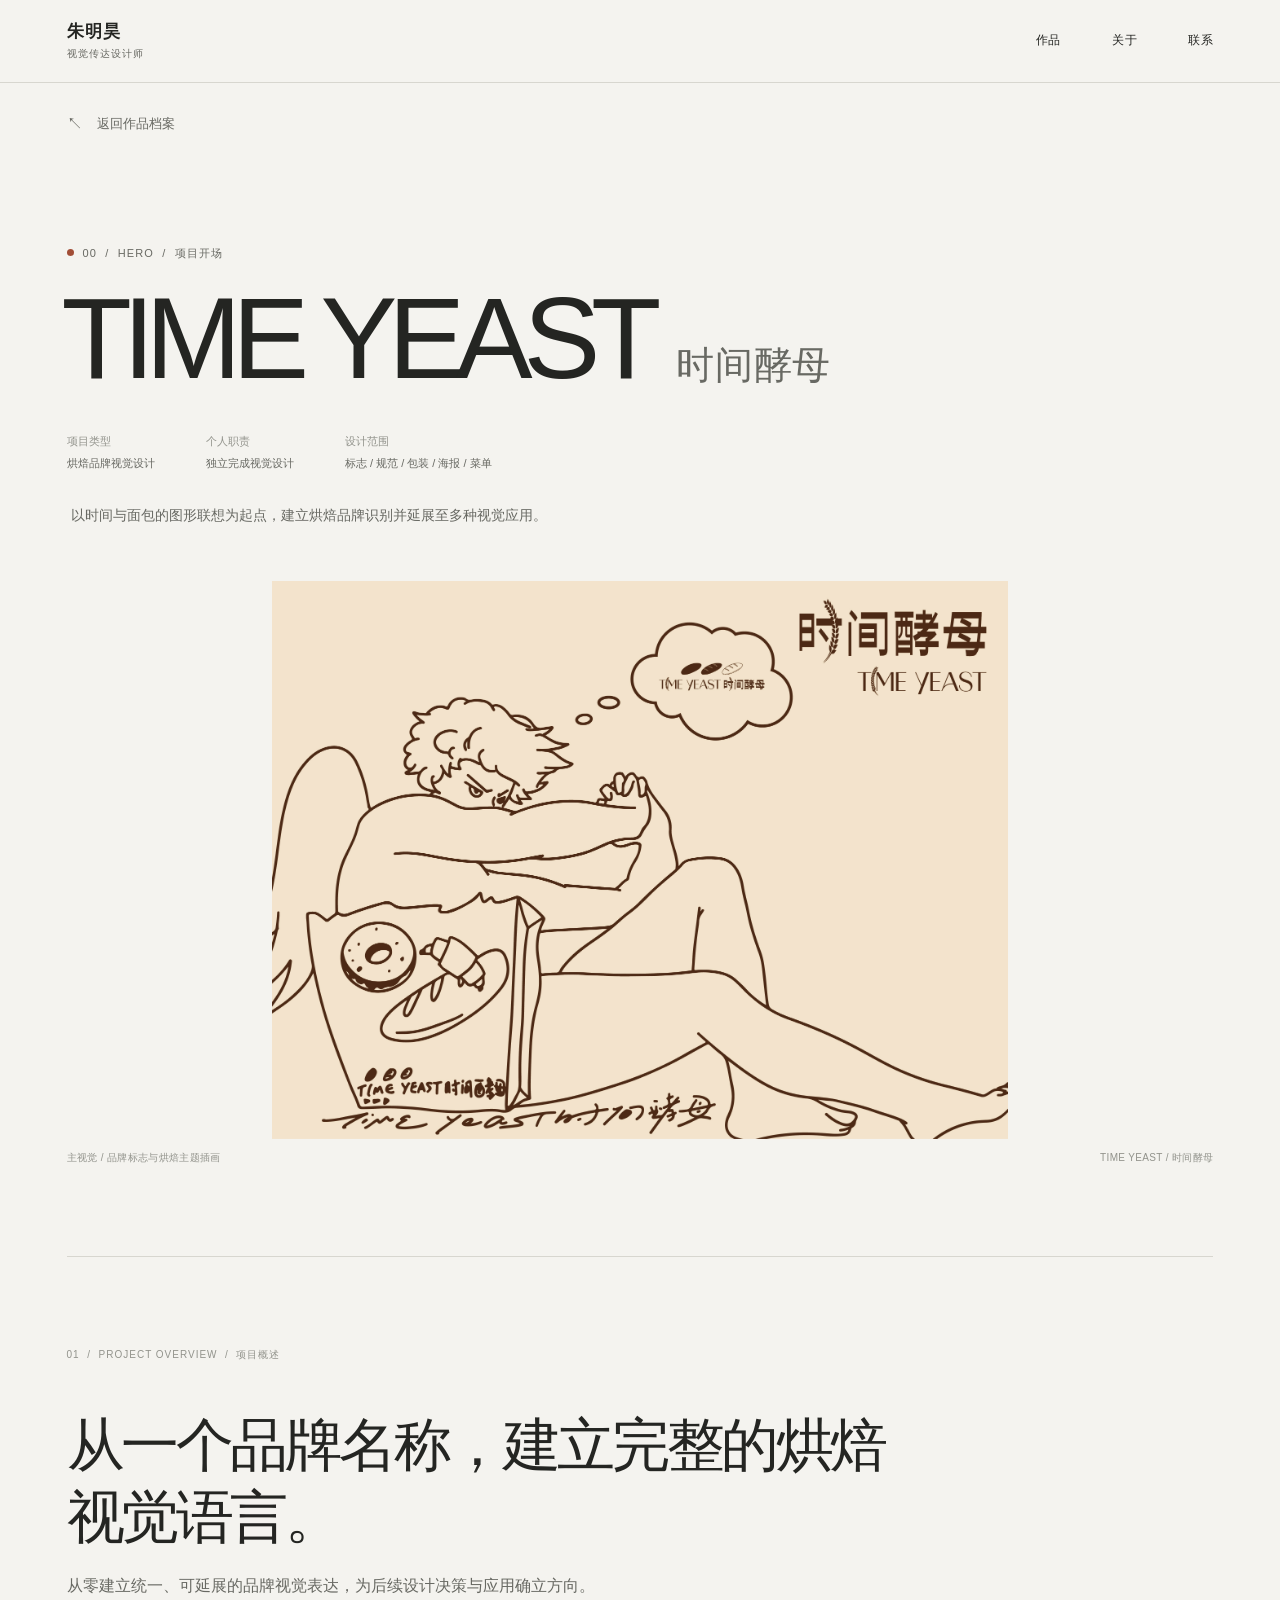
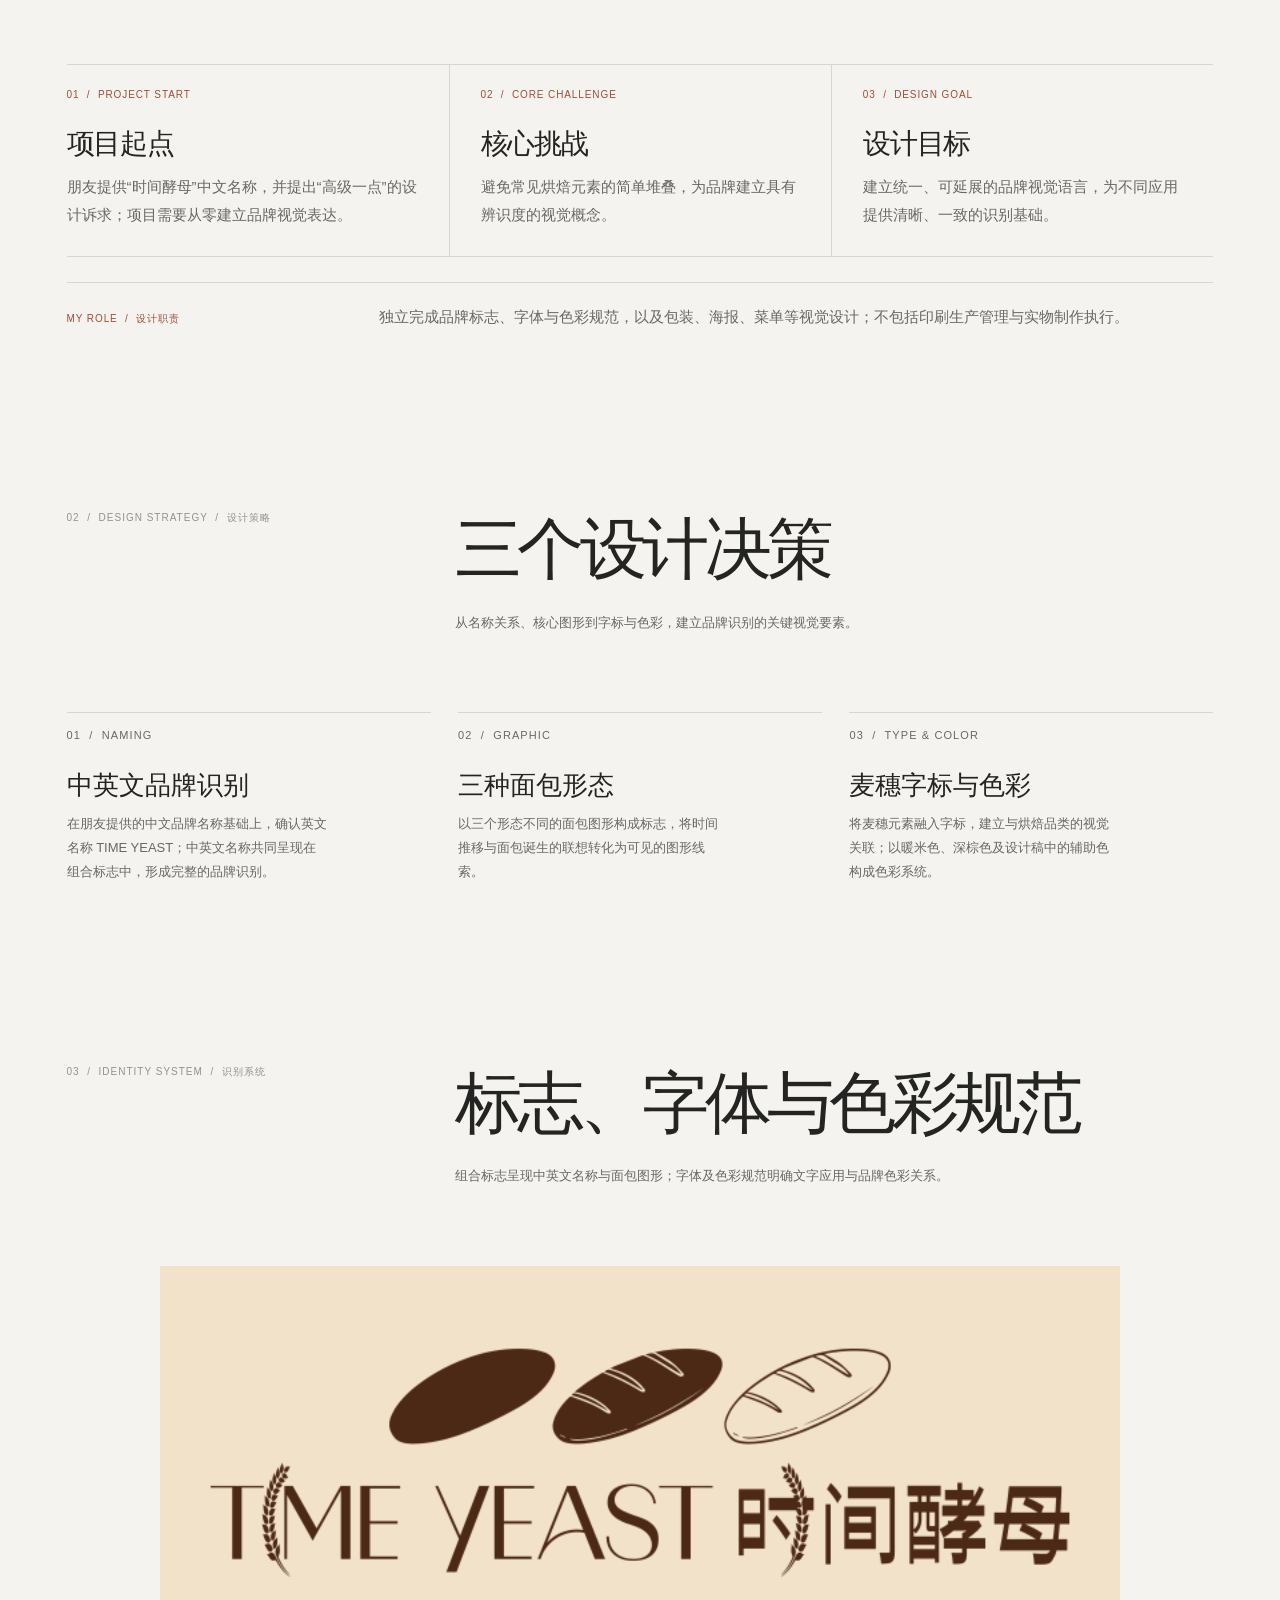
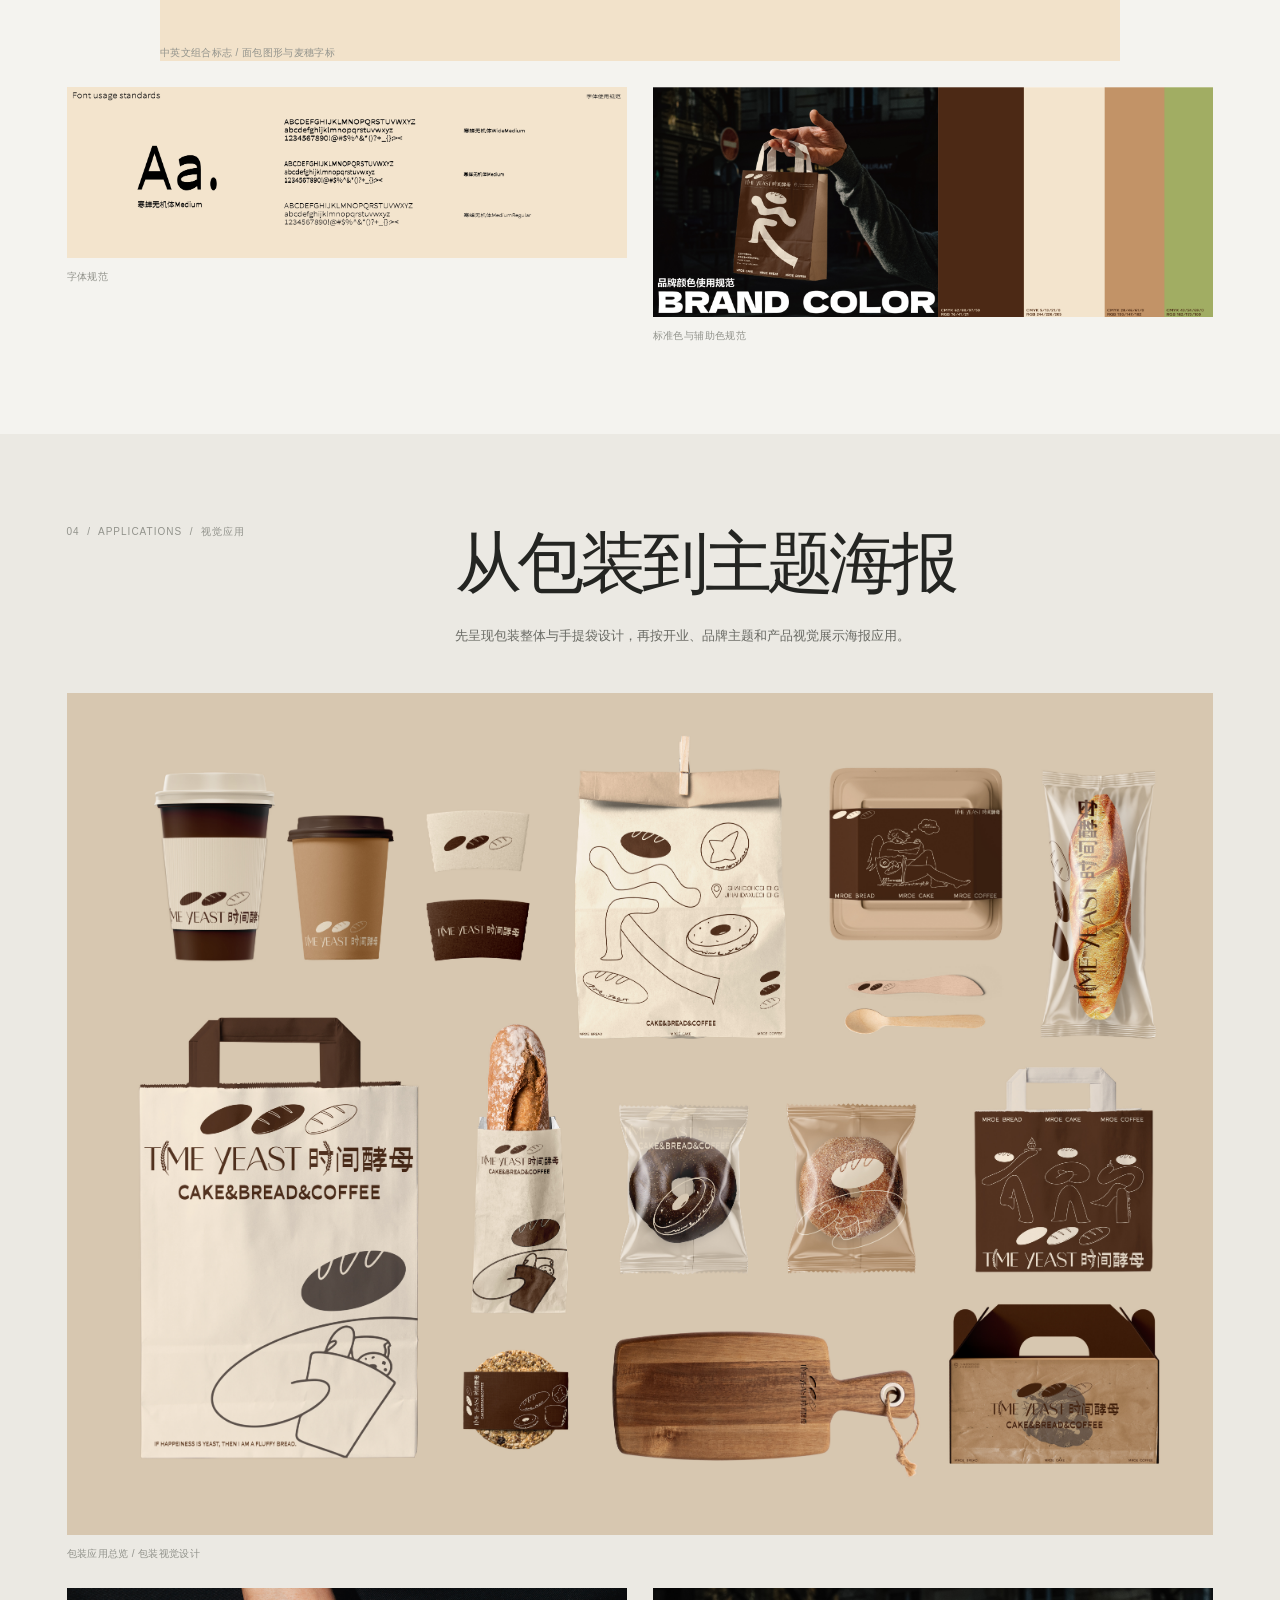
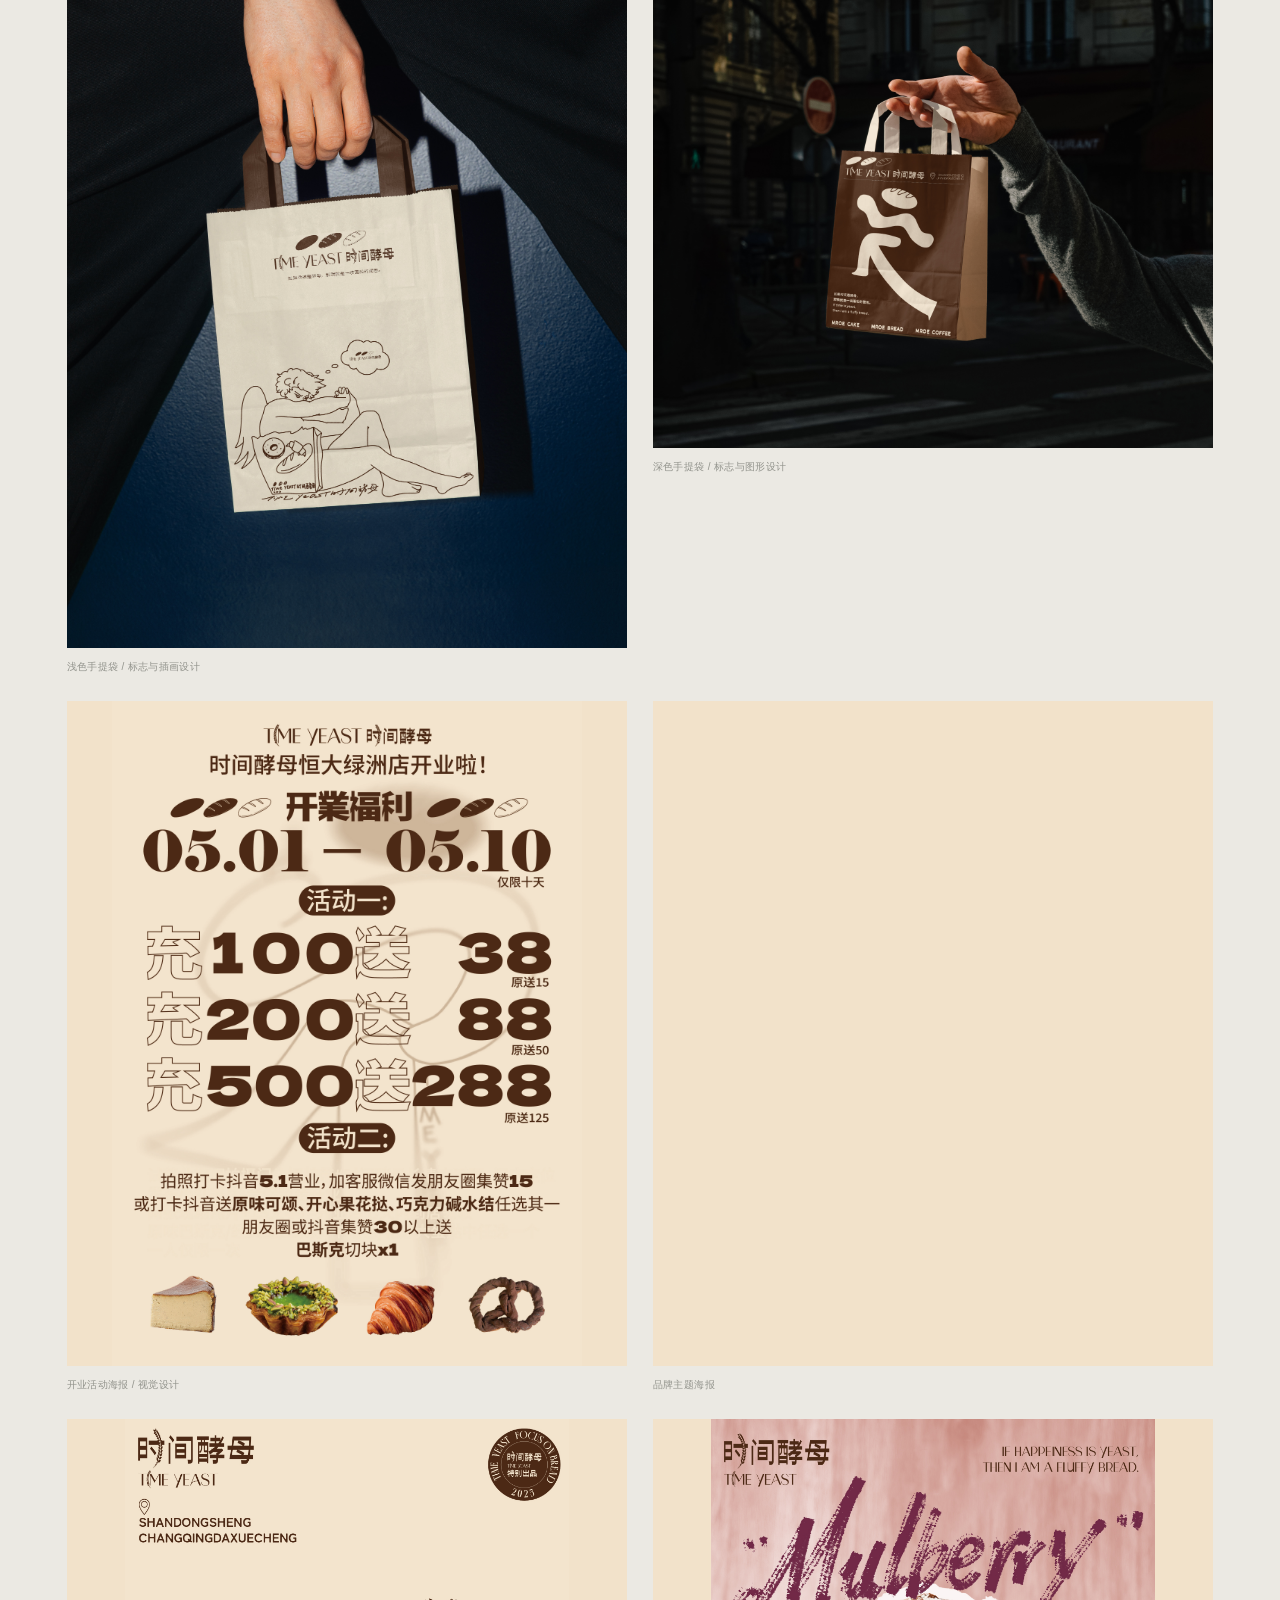
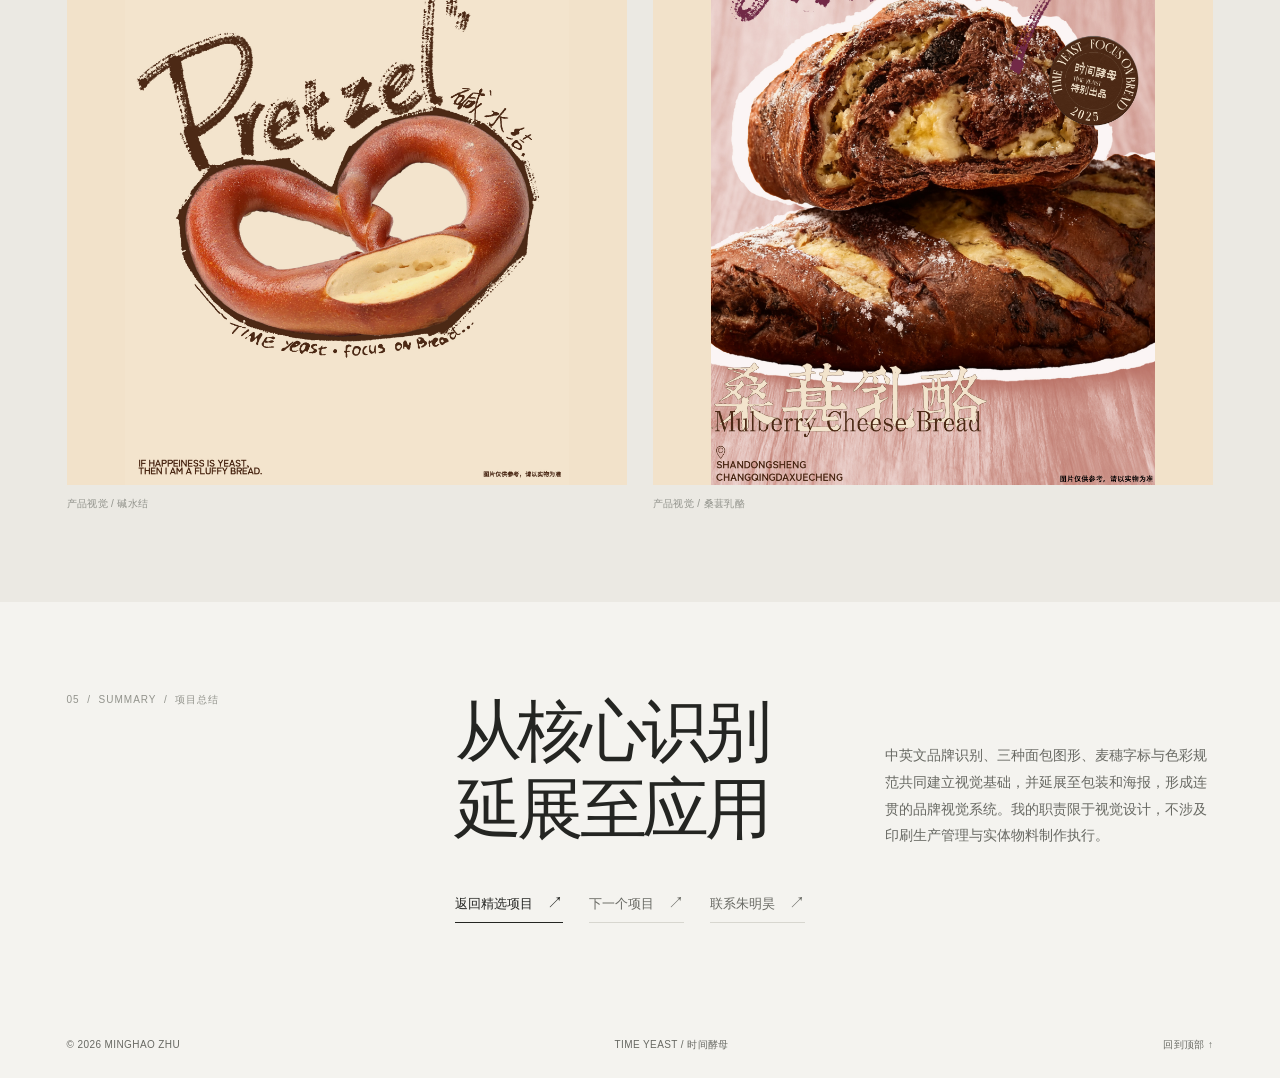
==== commit adfcc269: "更新作品集网站" ====
--- a/time-yeast.html
+++ b/time-yeast.html
@@ -36,133 +36,150 @@
         <a class="case-back text-link" href="index.html#work"><span aria-hidden="true">↖</span> 返回作品档案</a>
         <div class="case-heading">
           <div>
-            <p class="eyebrow"><span class="eyebrow-mark"></span>PROJECT 01&nbsp; / &nbsp;品牌视觉</p>
+            <p class="eyebrow"><span class="eyebrow-mark"></span>00&nbsp; / &nbsp;HERO&nbsp; / &nbsp;项目开场</p>
             <h1 id="case-title">TIME YEAST<span class="case-title-cn">时间酵母</span></h1>
           </div>
           <dl class="case-meta">
-            <div><dt>项目</dt><dd>品牌视觉设计</dd></div>
-            <div><dt>角色</dt><dd>视觉设计</dd></div>
+            <div><dt>项目类型</dt><dd>烘焙品牌视觉设计</dd></div>
+            <div><dt>个人职责</dt><dd>独立完成视觉设计</dd></div>
+            <div><dt>设计范围</dt><dd>标志 / 规范 / 包装 / 海报 / 菜单</dd></div>
           </dl>
         </div>
-        <p class="case-deck">以现有视觉素材为线索，呈现 TIME YEAST 的标志、品牌规范与应用设计。</p>
+        <p class="case-deck">以时间与面包的图形联想为起点，建立烘焙品牌识别并延展至多种视觉应用。</p>
       </section>
 
       <figure class="case-hero page-shell">
-        <img src="assets/TIME YEAST/TIME%20%20YEAST%20%E6%97%B6%E9%97%B4%E9%85%B5%E6%AF%8D%E4%B8%BB%E8%A7%86%E8%A7%89HERO.jpg" alt="TIME YEAST 时间酵母主视觉：品牌标志与烘焙主题插画" width="3608" height="2738" fetchpriority="high" decoding="async">
-        <figcaption><span>01 / 主视觉</span><span>TIME YEAST / 时间酵母</span></figcaption>
+        <img src="assets/TIME YEAST/TIME%20%20YEAST%20%E6%97%B6%E9%97%B4%E9%85%B5%E6%AF%8D%E4%B8%BB%E8%A7%86%E8%A7%89HERO.jpg" alt="TIME YEAST 时间酵母主视觉，呈现中英文标志与烘焙主题插画" width="3608" height="2738" fetchpriority="high" decoding="async">
+        <figcaption><span>主视觉 / 品牌标志与烘焙主题插画</span><span>TIME YEAST / 时间酵母</span></figcaption>
       </figure>
 
       <section class="case-overview page-shell" aria-labelledby="overview-title">
-        <p class="eyebrow case-section-index">OVERVIEW&nbsp; / &nbsp;项目简介</p>
-        <div class="case-overview-copy">
-          <h2 id="overview-title">从品牌识别<br>到视觉应用。</h2>
-          <div>
-            <p>本页基于现有项目素材，展示 TIME YEAST / 时间酵母的品牌视觉设计内容，涵盖标志、字体与色彩规范，以及包装和传播画面。</p>
-            <p class="case-muted">项目年份、背景与具体职责范围暂不补写；本案例不代表印刷或生产执行。</p>
-          </div>
+        <p class="eyebrow case-section-index">01&nbsp; / &nbsp;PROJECT OVERVIEW&nbsp; / &nbsp;项目概述</p>
+        <div class="case-overview-heading">
+          <h2 id="overview-title">从一个品牌名称，建立完整的烘焙视觉语言。</h2>
+          <p>从零建立统一、可延展的品牌视觉表达，为后续设计决策与应用确立方向。</p>
+        </div>
+        <div class="case-overview-decisions">
+          <article class="case-overview-decision">
+            <p class="eyebrow">01&nbsp; / &nbsp;PROJECT START</p>
+            <h3>项目起点</h3>
+            <p>朋友提供“时间酵母”中文名称，并提出“高级一点”的设计诉求；项目需要从零建立品牌视觉表达。</p>
+          </article>
+          <article class="case-overview-decision">
+            <p class="eyebrow">02&nbsp; / &nbsp;CORE CHALLENGE</p>
+            <h3>核心挑战</h3>
+            <p>避免常见烘焙元素的简单堆叠，为品牌建立具有辨识度的视觉概念。</p>
+          </article>
+          <article class="case-overview-decision">
+            <p class="eyebrow">03&nbsp; / &nbsp;DESIGN GOAL</p>
+            <h3>设计目标</h3>
+            <p>建立统一、可延展的品牌视觉语言，为不同应用提供清晰、一致的识别基础。</p>
+          </article>
+        </div>
+        <div class="case-overview-role">
+          <p class="eyebrow">MY ROLE&nbsp; / &nbsp;设计职责</p>
+          <p>独立完成品牌标志、字体与色彩规范，以及包装、海报、菜单等视觉设计；不包括印刷生产管理与实物制作执行。</p>
+        </div>
+      </section>
+
+      <section class="case-section page-shell case-approach" aria-labelledby="strategy-title">
+        <div class="case-section-heading">
+          <p class="eyebrow case-section-index">02&nbsp; / &nbsp;DESIGN STRATEGY&nbsp; / &nbsp;设计策略</p>
+          <h2 id="strategy-title">三个设计决策</h2>
+          <p>从名称关系、核心图形到字标与色彩，建立品牌识别的关键视觉要素。</p>
+        </div>
+        <div class="case-strategy-grid">
+          <article class="case-strategy-item">
+            <p class="eyebrow">01&nbsp; / &nbsp;NAMING</p>
+            <h3>中英文品牌识别</h3>
+            <p>在朋友提供的中文品牌名称基础上，确认英文名称 TIME YEAST；中英文名称共同呈现在组合标志中，形成完整的品牌识别。</p>
+          </article>
+          <article class="case-strategy-item">
+            <p class="eyebrow">02&nbsp; / &nbsp;GRAPHIC</p>
+            <h3>三种面包形态</h3>
+            <p>以三个形态不同的面包图形构成标志，将时间推移与面包诞生的联想转化为可见的图形线索。</p>
+          </article>
+          <article class="case-strategy-item">
+            <p class="eyebrow">03&nbsp; / &nbsp;TYPE &amp; COLOR</p>
+            <h3>麦穗字标与色彩</h3>
+            <p>将麦穗元素融入字标，建立与烘焙品类的视觉关联；以暖米色、深棕色及设计稿中的辅助色构成色彩系统。</p>
+          </article>
         </div>
       </section>
 
       <section class="case-section page-shell" aria-labelledby="identity-title">
         <div class="case-section-heading">
-          <p class="eyebrow case-section-index">01&nbsp; / &nbsp;IDENTITY</p>
-          <h2 id="identity-title">品牌视觉系统</h2>
-          <p>以现有标志与规范素材呈现品牌识别内容。</p>
+          <p class="eyebrow case-section-index">03&nbsp; / &nbsp;IDENTITY SYSTEM&nbsp; / &nbsp;识别系统</p>
+          <h2 id="identity-title">标志、字体与色彩规范</h2>
+          <p>组合标志呈现中英文名称与面包图形；字体及色彩规范明确文字应用与品牌色彩关系。</p>
         </div>
         <figure class="case-image case-image-logo">
-          <img src="assets/TIME YEAST/TIME%20%20YEAST%20%E6%97%B6%E9%97%B4%E9%85%B5%E6%AF%8Dlogo%E5%AD%97%E4%BD%93%E9%83%A8%E5%88%86jpg%E6%A0%BC%E5%BC%8F.jpg" alt="TIME YEAST 时间酵母中英文标志字样" width="3608" height="2738" loading="lazy" decoding="async">
-          <figcaption>中英文品牌字标</figcaption>
+          <img src="assets/TIME%20YEAST/logo%E6%95%B4%E4%BD%93.png" alt="TIME YEAST 时间酵母中英文组合标志，包含三个形态不同的面包图形与融入麦穗元素的字标" width="720" height="276" loading="lazy" decoding="async">
+          <figcaption>中英文组合标志 / 面包图形与麦穗字标</figcaption>
         </figure>
         <div class="case-spec-grid">
           <figure class="case-image case-spec-image">
-            <img src="assets/TIME YEAST/TIME%20%20YEAST%20%E6%97%B6%E9%97%B4%E9%85%B5%E6%AF%8D%20%E5%AD%97%E4%BD%93%E8%A7%84%E8%8C%83.png" alt="品牌字体使用规范，展示中英文字体和字重" width="3508" height="1070" loading="lazy" decoding="async">
-            <figcaption>字体使用规范</figcaption>
+            <img src="assets/TIME YEAST/TIME%20%20YEAST%20%E6%97%B6%E9%97%B4%E9%85%B5%E6%AF%8D%20%E5%AD%97%E4%BD%93%E8%A7%84%E8%8C%83.png" alt="TIME YEAST 时间酵母字体规范图，展示中英文字体应用" width="3508" height="1070" loading="lazy" decoding="async">
+            <figcaption>字体规范</figcaption>
           </figure>
           <figure class="case-image case-spec-image">
-            <img src="assets/TIME YEAST/TIME%20%20YEAST%20%E6%97%B6%E9%97%B4%E9%85%B5%E6%AF%8D%20%E6%A0%87%E5%87%86%E8%89%B2.png" alt="品牌标准色规范与色彩数值" width="3508" height="1441" loading="lazy" decoding="async">
-            <figcaption>品牌标准色</figcaption>
+            <img src="assets/TIME YEAST/TIME%20%20YEAST%20%E6%97%B6%E9%97%B4%E9%85%B5%E6%AF%8D%20%E6%A0%87%E5%87%86%E8%89%B2.png" alt="TIME YEAST 时间酵母标准色规范图，展示暖米、深棕及辅助色" width="3508" height="1441" loading="lazy" decoding="async">
+            <figcaption>标准色与辅助色规范</figcaption>
           </figure>
         </div>
       </section>
 
-      <section class="case-section case-section-tint" aria-labelledby="packaging-title">
+      <section class="case-section case-section-tint" aria-labelledby="applications-title">
         <div class="page-shell">
           <div class="case-section-heading case-section-heading-wide">
-            <p class="eyebrow case-section-index">02&nbsp; / &nbsp;PACKAGING</p>
-            <h2 id="packaging-title">包装设计</h2>
-            <p>通过包装总览与手提袋应用，观察标志、插画和品牌信息在不同画面中的呈现。</p>
+            <p class="eyebrow case-section-index">04&nbsp; / &nbsp;APPLICATIONS&nbsp; / &nbsp;视觉应用</p>
+            <h2 id="applications-title">从包装到主题海报</h2>
+            <p>先呈现包装整体与手提袋设计，再按开业、品牌主题和产品视觉展示海报应用。</p>
           </div>
           <figure class="case-image case-image-wide">
-            <img src="assets/TIME YEAST/%E5%8C%85%E8%A3%9D.jpg" alt="TIME YEAST 多种包装应用设计总览" width="5746" height="4219" loading="lazy" decoding="async">
-            <figcaption>包装应用总览</figcaption>
+            <img src="assets/TIME YEAST/%E5%8C%85%E8%A3%9D.jpg" alt="TIME YEAST 包装视觉设计总览，包含杯具、纸袋、食品包装与餐具等应用" width="5746" height="4219" loading="lazy" decoding="async">
+            <figcaption>包装应用总览 / 包装视觉设计</figcaption>
           </figure>
           <div class="case-image-pair">
             <figure class="case-image">
-              <img src="assets/TIME YEAST/%E6%89%8B%E6%8F%90%E8%A2%8B2.jpg" alt="印有 TIME YEAST 标志与人物插画的浅色手提袋视觉" width="3004" height="3534" loading="lazy" decoding="async">
-              <figcaption>手提袋 / 插画应用</figcaption>
+              <img src="assets/TIME YEAST/%E6%89%8B%E6%8F%90%E8%A2%8B2.jpg" alt="TIME YEAST 浅色手提袋设计视觉，呈现中英文标志与人物插画" width="3004" height="3534" loading="lazy" decoding="async">
+              <figcaption>浅色手提袋 / 标志与插画设计</figcaption>
             </figure>
             <figure class="case-image case-image-pair-offset">
-              <img src="assets/TIME YEAST/%E6%89%8B%E6%8F%90%E8%A2%8B.jpg" alt="深棕色 TIME YEAST 手提袋视觉" width="3232" height="2652" loading="lazy" decoding="async">
-              <figcaption>手提袋 / 标志与图形应用</figcaption>
+              <img src="assets/TIME YEAST/%E6%89%8B%E6%8F%90%E8%A2%8B.jpg" alt="TIME YEAST 深色手提袋设计视觉，呈现标志与人物插画" width="3232" height="2652" loading="lazy" decoding="async">
+              <figcaption>深色手提袋 / 标志与图形设计</figcaption>
+            </figure>
+          </div>
+          <div class="case-poster-grid">
+            <figure class="case-image">
+              <img src="assets/TIME YEAST/TY%E5%BC%80%E4%B8%9A%E6%B4%BB%E5%8A%A8%E6%B5%B7%E6%8A%A55_%E7%94%BB%E6%9D%BF%201.jpg" alt="TIME YEAST 开业活动海报设计，展示品牌标志、活动日期与烘焙产品图形" width="2480" height="3508" loading="lazy" decoding="async">
+              <figcaption>开业活动海报 / 视觉设计</figcaption>
+            </figure>
+            <figure class="case-image">
+              <img src="assets/TIME YEAST/%E5%93%81%E7%89%8C%E6%B5%B7%E6%8A%A5.jpg" alt="TIME YEAST 品牌主题海报，以烘焙产品与主题文字构成画面" width="2905" height="3512" loading="lazy" decoding="async">
+              <figcaption>品牌主题海报</figcaption>
+            </figure>
+            <figure class="case-image">
+              <img src="assets/TIME YEAST/%E4%BA%A7%E5%93%81%E6%B5%B7%E6%8A%A5-%E7%A2%B1%E6%B0%B4%E7%BB%93.jpg" alt="TIME YEAST 碱水结产品主题海报" width="1672" height="2508" loading="lazy" decoding="async">
+              <figcaption>产品视觉 / 碱水结</figcaption>
+            </figure>
+            <figure class="case-image">
+              <img src="assets/TIME YEAST/%E4%BA%A7%E5%93%81%E6%B5%B7%E6%8A%A5-%E6%A1%91%E8%91%9A%E4%B9%B3%E9%85%AA.jpg" alt="TIME YEAST 桑葚乳酪产品主题海报" width="1672" height="2508" loading="lazy" decoding="async">
+              <figcaption>产品视觉 / 桑葚乳酪</figcaption>
             </figure>
           </div>
         </div>
       </section>
 
-      <section class="case-section page-shell" aria-labelledby="campaign-title">
-        <div class="case-section-heading">
-          <p class="eyebrow case-section-index">03&nbsp; / &nbsp;CAMPAIGN</p>
-          <h2 id="campaign-title">海报与品牌应用</h2>
-          <p>海报素材呈现品牌标志、字体、色彩与产品图像在不同传播画面中的组合。</p>
-        </div>
-        <figure class="case-image case-poster-wide">
-          <img src="assets/TIME YEAST/TIME%20%20YEAST%20%E6%97%B6%E9%97%B4%E9%85%B5%E6%AF%8D-%E5%BC%80%E4%B8%9A%E6%B5%B7%E6%8A%A5%E8%AE%BE%E8%AE%A1.jpg" alt="TIME YEAST 开业主题横版海报设计" width="9520" height="3506" loading="lazy" decoding="async">
-          <figcaption>开业主题横版画面</figcaption>
-        </figure>
-        <div class="case-poster-grid">
-          <figure class="case-image">
-            <img src="assets/TIME YEAST/%E5%93%81%E7%89%8C%E6%B5%B7%E6%8A%A5.jpg" alt="TIME YEAST 品牌海报与主题插画" width="2905" height="3512" loading="lazy" decoding="async">
-            <figcaption>品牌海报</figcaption>
-          </figure>
-          <figure class="case-image case-poster-offset">
-            <img src="assets/TIME YEAST/TY%E5%BC%80%E4%B8%9A%E6%B4%BB%E5%8A%A8%E6%B5%B7%E6%8A%A55_%E7%94%BB%E6%9D%BF%201.jpg" alt="TIME YEAST 开业活动信息海报" width="2480" height="3508" loading="lazy" decoding="async">
-            <figcaption>开业活动海报</figcaption>
-          </figure>
-        </div>
-      </section>
-
-      <section class="case-section case-section-product" aria-labelledby="product-title">
-        <div class="page-shell">
-          <div class="case-section-heading">
-            <p class="eyebrow case-section-index">04&nbsp; / &nbsp;PRODUCT &amp; PLACE</p>
-            <h2 id="product-title">产品 / 门店相关视觉</h2>
-            <p>以产品主题海报和现有门店相关画面，补充品牌应用场景。</p>
-          </div>
-          <div class="case-product-grid">
-            <figure class="case-image">
-              <img src="assets/TIME YEAST/%E4%BA%A7%E5%93%81%E6%B5%B7%E6%8A%A5-%E7%A2%B1%E6%B0%B4%E7%BB%93.jpg" alt="碱水结产品主题海报" width="1672" height="2508" loading="lazy" decoding="async">
-              <figcaption>产品海报 / 碱水结</figcaption>
-            </figure>
-            <figure class="case-image case-product-offset">
-              <img src="assets/TIME YEAST/%E4%BA%A7%E5%93%81%E6%B5%B7%E6%8A%A5-%E6%A1%91%E8%91%9A%E4%B9%B3%E9%85%AA.jpg" alt="桑葚乳酪产品主题海报" width="1672" height="2508" loading="lazy" decoding="async">
-              <figcaption>产品海报 / 桑葚乳酪</figcaption>
-            </figure>
-          </div>
-          <figure class="case-image case-store-image">
-            <img src="assets/TIME YEAST/%E6%97%B6%E9%97%B4%E9%85%B5%E6%AF%8D%E9%97%A8%E5%BA%97.jpg" alt="TIME YEAST 门店相关视觉素材" width="1674" height="2364" loading="lazy" decoding="async">
-            <figcaption>门店相关视觉素材</figcaption>
-          </figure>
-        </div>
-      </section>
-
       <section class="case-summary page-shell" aria-labelledby="summary-title">
-        <p class="eyebrow case-section-index">05&nbsp; / &nbsp;SUMMARY</p>
+        <p class="eyebrow case-section-index">05&nbsp; / &nbsp;SUMMARY&nbsp; / &nbsp;项目总结</p>
         <div class="case-summary-content">
-          <h2 id="summary-title">视觉设计</h2>
-          <p>本案例展示目前可确认的 TIME YEAST 品牌视觉素材。页面未补写未确认的项目背景、年份、商业结果或生产信息。</p>
+          <h2 id="summary-title">从核心识别<br>延展至应用</h2>
+          <p>中英文品牌识别、三种面包图形、麦穗字标与色彩规范共同建立视觉基础，并延展至包装和海报，形成连贯的品牌视觉系统。我的职责限于视觉设计，不涉及印刷生产管理与实体物料制作执行。</p>
         </div>
         <div class="case-next-links">
           <a class="text-link" href="index.html#work">返回精选项目 <span aria-hidden="true">↗</span></a>
+          <a class="text-link text-link-muted" href="25frame-coffee.html">下一个项目 <span aria-hidden="true">↗</span></a>
           <a class="text-link text-link-muted" href="index.html#contact">联系朱明昊 <span aria-hidden="true">↗</span></a>
         </div>
       </section>
--- a/style.css
+++ b/style.css
@@ -665,6 +665,11 @@
   overflow: clip;
 }
 
+.case-page {
+  --case-image-gap: clamp(16px, 2vw, 28px);
+  --case-section-space: clamp(64px, 7vw, 104px);
+}
+
 .case-intro {
   max-width: var(--content-max);
   padding-block: 28px 54px;
@@ -682,6 +687,7 @@
 
 .case-heading {
   display: flex;
+  flex-wrap: wrap;
   justify-content: space-between;
   align-items: end;
   gap: 36px;
@@ -708,6 +714,7 @@
 
 .case-meta {
   display: flex;
+  flex-wrap: wrap;
   gap: clamp(24px, 4vw, 60px);
   margin: 0 0 5px;
 }
@@ -743,7 +750,7 @@
 .case-hero {
   max-width: var(--content-max);
   margin-top: 0;
-  margin-bottom: var(--space-section);
+  margin-bottom: var(--case-section-space);
 }
 
 .case-hero img,
@@ -754,7 +761,12 @@
 }
 
 .case-hero img {
+  width: auto;
+  max-width: 100%;
+  max-height: min(74svh, 820px);
+  margin-inline: auto;
   background: #f2e2ca;
+  object-fit: contain;
 }
 
 .case-hero figcaption,
@@ -772,13 +784,11 @@
 .case-section,
 .case-summary {
   max-width: var(--content-max);
-  padding-block: var(--space-section);
+  padding-block: var(--case-section-space);
 }
 
 .case-overview {
-  display: grid;
-  grid-template-columns: 1fr 2.1fr;
-  gap: var(--grid-gap);
+  display: block;
   border-top: 1px solid var(--line);
 }
 
@@ -788,14 +798,16 @@
   letter-spacing: .1em;
 }
 
-.case-overview-copy {
-  display: grid;
-  grid-template-columns: 1.1fr .9fr;
-  align-items: end;
-  gap: clamp(30px, 6vw, 80px);
-}
-
-.case-overview-copy h2,
+.case-overview > .case-section-index {
+  margin-bottom: clamp(28px, 4vw, 48px);
+}
+
+.case-overview-heading {
+  max-width: 900px;
+  margin-bottom: clamp(40px, 5vw, 64px);
+}
+
+.case-overview-heading h2,
 .case-section-heading h2,
 .case-summary h2 {
   margin: 0;
@@ -805,7 +817,71 @@
   line-height: 1.18;
 }
 
-.case-overview-copy p,
+.case-overview-heading h2 {
+  max-width: 850px;
+  font-size: clamp(36px, 4.5vw, 58px);
+  letter-spacing: -.06em;
+  line-height: 1.25;
+}
+
+.case-overview-heading > p {
+  max-width: 720px;
+  margin: 18px 0 0;
+  color: var(--ink-soft);
+  font-size: 16px;
+  line-height: 1.8;
+}
+
+.case-overview-decisions {
+  display: grid;
+  grid-template-columns: repeat(3, minmax(0, 1fr));
+  border-top: 1px solid var(--line);
+  border-bottom: 1px solid var(--line);
+}
+
+.case-overview-decision {
+  min-width: 0;
+  padding: 22px clamp(18px, 2.4vw, 34px) 28px 0;
+}
+
+.case-overview-decision + .case-overview-decision {
+  padding-left: clamp(18px, 2.4vw, 34px);
+  border-left: 1px solid var(--line);
+}
+
+.case-overview-decision > .eyebrow,
+.case-overview-role > .eyebrow {
+  color: var(--accent);
+  font-size: 10px;
+  letter-spacing: .09em;
+}
+
+.case-overview-decision h3 {
+  margin: 24px 0 10px;
+  font-size: clamp(22px, 2.2vw, 28px);
+  font-weight: 500;
+  letter-spacing: -.04em;
+  line-height: 1.3;
+}
+
+.case-overview-decision > p:last-child,
+.case-overview-role > p:last-child {
+  margin: 0;
+  color: var(--ink-soft);
+  font-size: 15px;
+  line-height: 1.85;
+}
+
+.case-overview-role {
+  display: grid;
+  grid-template-columns: minmax(150px, .35fr) 1fr;
+  align-items: baseline;
+  gap: 20px;
+  margin-top: 25px;
+  padding-top: 20px;
+  border-top: 1px solid var(--line);
+}
+
 .case-section-heading > p:last-child,
 .case-summary-content > p {
   margin: 0;
@@ -814,10 +890,31 @@
   line-height: 1.9;
 }
 
-.case-overview-copy .case-muted {
-  margin-top: 14px;
-  font-size: 11px;
-  line-height: 1.8;
+.case-strategy-grid {
+  display: grid;
+  grid-template-columns: repeat(3, minmax(0, 1fr));
+  gap: var(--grid-gap);
+}
+
+.case-strategy-item {
+  min-width: 0;
+  padding-top: 14px;
+  border-top: 1px solid var(--line);
+}
+
+.case-strategy-item h3 {
+  margin: 24px 0 10px;
+  font-size: clamp(20px, 2vw, 26px);
+  font-weight: 500;
+  line-height: 1.35;
+}
+
+.case-strategy-item p:last-child {
+  max-width: 36ch;
+  margin: 0;
+  color: var(--ink-soft);
+  font-size: 13px;
+  line-height: 1.85;
 }
 
 .case-section-heading {
@@ -854,17 +951,49 @@
   height: auto;
 }
 
+.case-mark-panel {
+  display: grid;
+  align-content: center;
+  gap: 0;
+  padding: clamp(24px, 4vw, 48px);
+  background: var(--paper-deep);
+}
+
+.case-mark-panel-dark {
+  color: var(--paper);
+  background: #111;
+}
+
+.case-mark-panel img {
+  width: min(100%, 280px);
+  margin-inline: auto;
+}
+
+.case-mark-panel-dark img {
+  width: min(100%, 640px);
+}
+
 .case-image-logo {
-  max-width: 100%;
-  margin-bottom: clamp(42px, 7vw, 90px);
+  width: min(100%, 960px);
+  margin: 0 auto var(--case-image-gap);
   background: #f2e2ca;
 }
 
 .case-spec-grid {
   display: grid;
-  grid-template-columns: 1fr 1fr;
+  grid-template-columns: repeat(2, minmax(0, 1fr));
   align-items: start;
-  gap: var(--grid-gap);
+  gap: var(--case-image-gap);
+}
+
+.case-oblique-identity {
+  grid-template-columns: minmax(0, 1fr);
+  gap: clamp(28px, 4vw, 56px);
+}
+
+.case-oblique-identity img {
+  width: 100%;
+  height: auto;
 }
 
 .case-spec-image {
@@ -891,6 +1020,10 @@
 }
 
 .case-image-wide {
+  width: 100%;
+}
+
+.case-image-poster {
   width: 100%;
 }
 
@@ -898,23 +1031,30 @@
 .case-poster-grid,
 .case-product-grid {
   display: grid;
-  grid-template-columns: repeat(12, minmax(0, 1fr));
+  grid-template-columns: repeat(2, minmax(0, 1fr));
   align-items: start;
-  gap: var(--grid-gap);
-  margin-top: clamp(58px, 9vw, 118px);
-}
-
-.case-image-pair figure:first-child,
-.case-poster-grid figure:first-child,
-.case-product-grid figure:first-child {
-  grid-column: 1 / span 6;
-}
-
-.case-image-pair figure:last-child,
-.case-poster-grid figure:last-child,
-.case-product-grid figure:last-child {
-  grid-column: 8 / span 5;
-  margin-top: clamp(55px, 10vw, 132px);
+  gap: var(--case-image-gap);
+  margin-top: var(--case-image-gap);
+}
+
+.case-image-pair figure,
+.case-poster-grid figure,
+.case-product-grid figure {
+  min-width: 0;
+}
+
+.case-poster-grid .case-image {
+  display: grid;
+  grid-template-rows: clamp(460px, 52vw, 980px) auto;
+  align-content: start;
+}
+
+.case-poster-grid .case-image img {
+  width: 100%;
+  height: 100%;
+  object-fit: contain;
+  object-position: center;
+  background: #f2e2ca;
 }
 
 .case-image-pair-offset img {
@@ -926,7 +1066,7 @@
 }
 
 .case-poster-offset {
-  grid-column: 8 / span 4 !important;
+  grid-column: auto;
 }
 
 .case-section-product {
@@ -938,9 +1078,15 @@
   margin-top: 0;
 }
 
+.case-product-grid .case-store-image {
+  grid-column: 1 / -1;
+  width: min(100%, 700px);
+  justify-self: center;
+}
+
 .case-store-image {
-  width: min(66%, 720px);
-  margin: clamp(70px, 10vw, 130px) auto 0 8%;
+  width: 100%;
+  margin: 0;
 }
 
 .case-summary {
@@ -1291,6 +1437,204 @@
   }
 }
 
+/* Hero art direction: identity on the left, TIME YEAST at full height on the right. */
+.hero {
+  width: 100%;
+  max-width: none;
+  min-height: calc(100svh - 83px);
+  display: grid;
+  grid-template-columns: minmax(0, 40%) minmax(0, 60%);
+  align-items: center;
+  gap: 0;
+  margin: 0;
+  padding: 0;
+  overflow: hidden;
+}
+
+.hero-copy {
+  z-index: 2;
+  align-self: center;
+  max-width: none;
+  padding: 28px clamp(28px, 4vw, 64px) 42px max(var(--gutter), calc((100vw - var(--page-max)) / 2));
+}
+
+.hero-copy > .eyebrow {
+  color: var(--ink-faint);
+  font-size: 9px;
+  letter-spacing: .14em;
+}
+
+.hero h1 {
+  margin: 30px 0 0 -5px;
+  font-size: clamp(68px, 7vw, 108px);
+  font-weight: 500;
+  letter-spacing: -.085em;
+  line-height: .98;
+  white-space: nowrap;
+}
+
+.hero-role {
+  margin: 44px 0 0 3px;
+  font-size: clamp(14px, 1.25vw, 17px);
+  letter-spacing: .02em;
+  white-space: nowrap;
+}
+
+.hero-role span {
+  padding-inline: 5px;
+  color: var(--ink-faint);
+}
+
+.hero-intro {
+  margin: 20px 0 0 3px;
+  color: var(--ink-faint);
+  font-size: 8px;
+  letter-spacing: .13em;
+}
+
+.hero-artwork {
+  position: relative;
+  display: block;
+  min-width: 0;
+  align-self: center;
+  margin: 0;
+  color: inherit;
+}
+
+.hero-artwork-visual {
+  position: relative;
+  display: block;
+  width: 100%;
+  aspect-ratio: 2 / 1;
+  max-height: calc(100svh - 83px);
+  overflow: hidden;
+  isolation: isolate;
+  background: var(--paper);
+}
+
+.hero-artwork-visual::before {
+  position: absolute;
+  z-index: 2;
+  inset: 0 auto 0 0;
+  width: min(34%, 330px);
+  content: "";
+  pointer-events: none;
+  background: linear-gradient(90deg, var(--paper) 0%, rgba(244, 243, 239, .86) 30%, rgba(244, 243, 239, .42) 72%, rgba(244, 243, 239, 0) 100%);
+}
+
+.hero-image {
+  position: absolute;
+  inset: 0;
+  display: block;
+  width: 100%;
+  height: 100%;
+  object-fit: contain;
+  object-position: center;
+  mix-blend-mode: multiply;
+}
+
+.hero-image-blur {
+  display: none;
+}
+
+.hero-artwork-caption {
+  position: absolute;
+  z-index: 3;
+  right: clamp(20px, 3vw, 44px);
+  bottom: 17px;
+  left: clamp(20px, 3vw, 44px);
+  display: flex;
+  justify-content: space-between;
+  gap: 16px;
+  padding: 0;
+  color: var(--ink-soft);
+  font-size: 9px;
+  letter-spacing: .12em;
+}
+
+@supports ((mask-image: linear-gradient(90deg, transparent, black)) or (-webkit-mask-image: linear-gradient(90deg, transparent, black))) {
+  .hero-image-blur {
+    display: block;
+    filter: blur(12px);
+    transform: scale(1.025);
+  }
+
+  .hero-image-crisp {
+    -webkit-mask-image: linear-gradient(90deg, transparent 0%, transparent 12%, rgba(0, 0, 0, .12) 27%, #000 58%, #000 100%);
+    mask-image: linear-gradient(90deg, transparent 0%, transparent 12%, rgba(0, 0, 0, .12) 27%, #000 58%, #000 100%);
+  }
+}
+
+@media (max-width: 767px) {
+  .hero {
+    min-height: 0;
+    display: flex;
+    flex-direction: column;
+    align-items: stretch;
+    padding: 56px 0 0;
+    overflow: hidden;
+  }
+
+  .hero-copy {
+    align-self: stretch;
+    padding: 0 var(--gutter) 35px;
+  }
+
+  .hero h1 {
+    margin: 25px 0 0 -4px;
+    font-size: clamp(70px, 18vw, 116px);
+    letter-spacing: -.09em;
+  }
+
+  .hero-role {
+    margin: 35px 0 0;
+    font-size: 14px;
+    white-space: normal;
+  }
+
+  .hero-intro {
+    margin: 9px 0 0;
+    font-size: 8px;
+  }
+
+  .hero-artwork {
+    width: 100%;
+    align-self: stretch;
+  }
+
+  .hero-artwork-visual {
+    max-height: none;
+  }
+
+  .hero-image {
+    object-position: center;
+  }
+
+  .hero-artwork-visual::before {
+    width: 25%;
+    background: linear-gradient(90deg, var(--paper) 0%, rgba(244, 243, 239, .6) 52%, rgba(244, 243, 239, 0) 100%);
+  }
+
+  .hero-artwork-caption {
+    right: var(--gutter);
+    bottom: 12px;
+    left: var(--gutter);
+    font-size: 8px;
+  }
+
+  @supports ((mask-image: linear-gradient(90deg, transparent, black)) or (-webkit-mask-image: linear-gradient(90deg, transparent, black))) {
+    .hero-image-blur {
+      filter: blur(5px);
+      transform: scale(1.025);
+    }
+
+    .hero-image-crisp {
+      -webkit-mask-image: linear-gradient(90deg, transparent 0%, rgba(0, 0, 0, .18) 16%, #000 42%, #000 100%);
+      mask-image: linear-gradient(90deg, transparent 0%, rgba(0, 0, 0, .18) 16%, #000 42%, #000 100%);
+    }
+  }
+}
+
 @media (max-width: 380px) {
   :root {
     --gutter: 16px;
@@ -1354,7 +1698,7 @@
   }
 
   .case-hero {
-    margin-bottom: 82px;
+    margin-bottom: var(--case-section-space);
   }
 
   .case-hero img {
@@ -1370,31 +1714,67 @@
   .case-overview,
   .case-section,
   .case-summary {
-    padding-block: 76px;
-  }
-
-  .case-overview,
-  .case-summary {
-    grid-template-columns: 1fr;
-    gap: 30px;
-  }
-
-  .case-overview-copy,
+    padding-block: var(--case-section-space);
+  }
+
   .case-summary-content {
     grid-template-columns: 1fr;
     gap: 23px;
   }
 
-  .case-overview-copy h2,
+  .case-strategy-grid {
+    grid-template-columns: 1fr;
+    gap: 27px;
+  }
+
+  .case-overview-heading h2,
   .case-section-heading h2,
   .case-summary h2 {
     font-size: clamp(38px, 10vw, 54px);
   }
 
-  .case-overview-copy p,
   .case-section-heading > p:last-child,
   .case-summary-content > p {
     font-size: 13px;
+  }
+
+  .case-overview-heading h2 {
+    font-size: clamp(34px, 9vw, 46px);
+  }
+
+  .case-overview-heading > p {
+    font-size: 14px;
+  }
+
+  .case-overview-decisions {
+    grid-template-columns: 1fr;
+  }
+
+  .case-overview-decision,
+  .case-overview-decision + .case-overview-decision {
+    padding: 20px 0 23px;
+    border-left: 0;
+  }
+
+  .case-overview-decision + .case-overview-decision {
+    border-top: 1px solid var(--line);
+  }
+
+  .case-overview-decision h3 {
+    margin-top: 16px;
+    font-size: 23px;
+  }
+
+  .case-overview-decision > p:last-child,
+  .case-overview-role > p:last-child {
+    font-size: 14px;
+  }
+
+  .case-overview-role {
+    grid-template-columns: 1fr;
+    gap: 9px;
+    margin-top: 20px;
+    padding-top: 16px;
   }
 
   .case-section-heading {
@@ -1418,9 +1798,14 @@
     margin-bottom: 48px;
   }
 
+  .case-image-poster {
+    width: 100%;
+    margin: 0;
+  }
+
   .case-spec-grid {
     grid-template-columns: 1fr;
-    gap: 28px;
+    gap: var(--case-image-gap);
   }
 
   .case-image-mark {
@@ -1436,24 +1821,31 @@
   .case-poster-grid,
   .case-product-grid {
     grid-template-columns: 1fr;
-    gap: 39px;
-    margin-top: 52px;
-  }
-
-  .case-image-pair figure:first-child,
-  .case-poster-grid figure:first-child,
-  .case-product-grid figure:first-child,
-  .case-image-pair figure:last-child,
-  .case-poster-grid figure:last-child,
-  .case-product-grid figure:last-child,
+    gap: var(--case-image-gap);
+    margin-top: var(--case-image-gap);
+  }
+
+  .case-poster-grid .case-image {
+    grid-template-rows: auto auto;
+  }
+
+  .case-poster-grid .case-image img {
+    height: auto;
+  }
+
+  .case-image-pair figure,
+  .case-poster-grid figure,
+  .case-product-grid figure,
   .case-poster-offset {
-    grid-column: 1 !important;
+    grid-column: auto;
     margin-top: 0;
   }
 
   .case-store-image {
-    width: 88%;
-    margin: 58px auto 0 0;
+    grid-column: auto;
+    width: 100%;
+    margin: 0;
+    justify-self: stretch;
   }
 
   .case-next-links {
@@ -1472,3 +1864,1065 @@
     font-size: 19px;
   }
 }
+
+/* Home: portfolio-first editorial layout */
+.header-edition,
+.nav-index {
+  display: none;
+}
+
+.header-inner {
+  grid-template-columns: 1fr auto;
+}
+
+.hero {
+  min-height: auto;
+  display: block;
+  padding-block: clamp(76px, 9vw, 124px) 0;
+}
+
+.hero-copy {
+  max-width: none;
+  padding: 0;
+}
+
+.hero h1 {
+  margin: 22px 0 0 -8px;
+  font-size: clamp(104px, 17vw, 220px);
+  letter-spacing: -.1em;
+  line-height: .88;
+}
+
+.hero-title-period {
+  display: none;
+}
+
+.hero-intro-row {
+  display: flex;
+  justify-content: space-between;
+  align-items: baseline;
+  gap: 32px;
+  margin: 30px 0 42px 4px;
+}
+
+.hero-role {
+  margin: 0;
+  font-size: clamp(16px, 1.55vw, 20px);
+  letter-spacing: .015em;
+}
+
+.hero-role span {
+  padding-inline: 7px;
+  color: var(--ink-faint);
+}
+
+.hero-intro {
+  max-width: 420px;
+  margin: 0;
+  color: var(--ink-soft);
+  font-size: 13px;
+  text-align: right;
+}
+
+.hero-artwork {
+  display: block;
+  margin-inline: calc(var(--gutter) * -1);
+  color: inherit;
+}
+
+.hero-image {
+  width: 100%;
+  height: auto;
+  object-fit: contain;
+  background: #f2e2ca;
+}
+
+.hero-artwork-caption {
+  display: flex;
+  justify-content: space-between;
+  padding: 12px var(--gutter) 0;
+  color: var(--ink-faint);
+  font-size: 10px;
+  letter-spacing: .08em;
+}
+
+.hero-artwork-caption {
+  display: flex;
+  justify-content: space-between;
+  padding: 12px var(--gutter) 0;
+  color: var(--ink-faint);
+  font-size: 10px;
+  letter-spacing: .08em;
+}
+
+.work-section {
+  padding-top: clamp(80px, 9.5vw, 136px);
+}
+
+.section-heading {
+  align-items: baseline;
+  padding-bottom: 22px;
+}
+
+.section-heading h2 {
+  margin-top: 14px;
+  font-size: clamp(40px, 5.3vw, 70px);
+}
+
+.section-note {
+  color: var(--ink-faint);
+  font-size: 11px;
+}
+
+.section-kicker {
+  letter-spacing: .16em;
+}
+
+.home-project-list {
+  padding-top: clamp(38px, 5vw, 66px);
+}
+
+.home-project-time {
+  display: grid;
+  grid-template-columns: minmax(0, 1.72fr) minmax(220px, .68fr);
+  align-items: center;
+  column-gap: clamp(28px, 5vw, 72px);
+}
+
+.home-project-media {
+  width: 100%;
+  height: auto;
+  aspect-ratio: auto;
+  display: block;
+  overflow: visible;
+  border: 0;
+  background: transparent;
+}
+
+.home-project-media .project-image {
+  position: static;
+  width: 100%;
+  height: auto;
+  object-fit: contain;
+}
+
+.home-project-time .home-project-media {
+  aspect-ratio: 2400 / 1762;
+}
+
+.home-project-time .home-project-caption {
+  display: flex;
+  flex-direction: column;
+  align-items: flex-start;
+  gap: 0;
+  padding-top: 0;
+}
+
+.home-project-time .project-title-group {
+  display: block;
+}
+
+.home-project-time .project-number {
+  display: block;
+  margin-bottom: 14px;
+}
+
+.home-project-time .project-title-group h3 {
+  font-size: clamp(28px, 3vw, 42px);
+  line-height: 1.15;
+}
+
+.home-project-time .project-type {
+  margin-top: 22px;
+}
+
+.project-deck {
+  max-width: 34ch;
+  margin: 10px 0 0;
+  color: var(--ink-soft);
+  font-size: 12px;
+  line-height: 1.8;
+}
+
+.home-project-time .project-arrow {
+  margin-top: 28px;
+}
+
+.project-card-link:hover .home-project-media {
+  border: 0;
+}
+
+.project-card-link:focus-visible {
+  outline-offset: 8px;
+}
+
+.home-project-caption {
+  display: grid;
+  grid-template-columns: minmax(0, 1fr) auto 24px;
+  align-items: baseline;
+  gap: 20px;
+  padding-top: 18px;
+}
+
+.home-project-caption .project-title-group {
+  display: flex;
+  align-items: baseline;
+  gap: 15px;
+}
+
+.home-project-caption .project-number {
+  color: var(--ink-faint);
+  font-size: 10px;
+}
+
+.home-project-caption .project-title-group h3 {
+  margin: 0;
+  font-size: clamp(22px, 2.6vw, 34px);
+  letter-spacing: -.04em;
+}
+
+.project-title-cn {
+  margin-left: 7px;
+  color: var(--ink-soft);
+  font-size: .58em;
+  font-weight: 400;
+  letter-spacing: .02em;
+}
+
+.project-type {
+  color: var(--ink-soft);
+  font-size: 11px;
+}
+
+.project-role {
+  color: var(--ink-faint);
+}
+
+.project-arrow {
+  justify-self: end;
+  color: var(--ink-soft);
+  transition: color 160ms ease, transform 160ms ease;
+}
+
+.project-card-link:hover .project-arrow {
+  color: var(--accent);
+  transform: translate(2px, -2px);
+}
+
+.home-project-pair {
+  display: grid;
+  grid-template-columns: repeat(12, minmax(0, 1fr));
+  align-items: start;
+  gap: var(--grid-gap);
+  margin-top: clamp(88px, 10vw, 144px);
+}
+
+.home-project-frame {
+  grid-column: 1 / span 7;
+}
+
+.home-project-oblique {
+  grid-column: 9 / span 4;
+  margin-top: clamp(64px, 8vw, 112px);
+}
+
+.home-project-pair .home-project-caption {
+  grid-template-columns: minmax(0, 1fr) 20px;
+  align-items: start;
+}
+
+.home-project-pair .project-type,
+.home-project-pair .project-deck {
+  grid-column: 1;
+}
+
+.home-project-pair .project-arrow {
+  grid-column: 2;
+  grid-row: 1 / span 3;
+}
+
+.home-project-pair .project-deck {
+  margin-top: 9px;
+  font-size: 11px;
+}
+
+.home-project-pair .project-title-group {
+  display: block;
+}
+
+.home-project-pair .project-number {
+  display: block;
+  margin-bottom: 7px;
+}
+
+.home-project-pair .project-title-group h3 {
+  font-size: clamp(19px, 2vw, 27px);
+}
+
+.home-project-pair .project-type {
+  padding-top: 2px;
+  white-space: nowrap;
+}
+
+.about-label .eyebrow {
+  color: var(--ink-faint);
+}
+
+.contact-topline {
+  padding-bottom: 18px;
+}
+
+@media (max-width: 767px) {
+  .header-inner {
+    grid-template-columns: 1fr auto;
+  }
+
+  .primary-nav a {
+    display: flex;
+  }
+
+  .hero {
+    min-height: 0;
+    display: flex;
+    flex-direction: column;
+    align-items: stretch;
+    padding: 56px 0 0;
+    overflow: hidden;
+  }
+
+  .hero-copy {
+    align-self: stretch;
+    padding: 0 var(--gutter) 35px;
+  }
+
+  .hero h1 {
+    margin: 25px 0 0 -4px;
+    font-size: clamp(70px, 18vw, 116px);
+    letter-spacing: -.09em;
+  }
+
+  .hero-intro-row {
+    display: block;
+    margin: 23px 0 29px;
+  }
+
+  .hero-role {
+    font-size: 14px;
+  }
+
+  .hero-role span {
+    padding-inline: 3px;
+  }
+
+  .hero-intro {
+    max-width: 340px;
+    margin: 9px 0 0;
+    font-size: 8px;
+  }
+
+  .hero-artwork {
+    width: 100%;
+    align-self: stretch;
+    margin: 0;
+  }
+
+  .hero-artwork-visual {
+    max-height: none;
+  }
+
+  .hero-image {
+    object-position: center;
+  }
+
+  .hero-artwork-visual::before {
+    width: 18%;
+  }
+
+  .hero-artwork-caption {
+    right: var(--gutter);
+    bottom: 12px;
+    left: var(--gutter);
+    font-size: 8px;
+  }
+
+  .work-section {
+    padding-top: 72px;
+  }
+
+  .section-heading {
+    display: flex;
+    justify-content: space-between;
+    align-items: end;
+    gap: 20px;
+  }
+
+  .section-heading h2 {
+    margin-top: 12px;
+    font-size: 40px;
+  }
+
+  .section-note {
+    max-width: 105px;
+    margin: 0 0 4px;
+    text-align: right;
+    line-height: 1.6;
+  }
+
+  .home-project-list {
+    padding-top: 30px;
+  }
+
+  .home-project-time {
+    grid-template-columns: minmax(0, 1fr);
+    row-gap: 24px;
+  }
+
+  .home-project-time .home-project-caption {
+    padding-top: 0;
+  }
+
+  .home-project-caption,
+  .home-project-pair .home-project-caption {
+    grid-template-columns: minmax(0, 1fr) 20px;
+    gap: 8px 12px;
+    padding-top: 13px;
+  }
+
+  .home-project-caption .project-title-group,
+  .home-project-pair .project-title-group {
+    grid-column: 1;
+    display: block;
+  }
+
+  .home-project-caption .project-number,
+  .home-project-pair .project-number {
+    display: inline-block;
+    margin: 0 8px 0 0;
+  }
+
+  .home-project-caption .project-title-group h3,
+  .home-project-pair .project-title-group h3 {
+    display: inline;
+    font-size: 22px;
+  }
+
+  .project-title-cn {
+    display: inline-block;
+    margin-left: 3px;
+    font-size: .65em;
+  }
+
+  .home-project-caption .project-type,
+  .home-project-pair .project-type {
+    grid-column: 1;
+    grid-row: 2;
+    font-size: 10px;
+  }
+
+  .home-project-caption .project-arrow {
+    grid-column: 2;
+    grid-row: 1 / span 3;
+  }
+
+  .home-project-pair {
+    grid-template-columns: 1fr;
+    gap: 54px;
+    margin-top: 68px;
+  }
+
+  .home-project-frame,
+  .home-project-oblique {
+    grid-column: 1;
+    margin-top: 0;
+  }
+
+  .home-project-frame .home-project-media {
+    aspect-ratio: 5 / 4;
+  }
+
+  .home-project-frame .project-image {
+    width: 100%;
+    height: 100%;
+    object-fit: contain;
+  }
+
+  .about-section {
+    padding-block: 70px;
+  }
+
+  .about-label {
+    flex-direction: row;
+  }
+
+  .contact-content {
+    padding-block: 42px 52px;
+  }
+}
+
+/* Final homepage hero layout; overrides the earlier stacked portfolio hero rules. */
+.hero {
+  width: 100%;
+  max-width: none;
+  min-height: calc(100svh - 82px);
+  display: grid;
+  grid-template-columns: minmax(0, 40%) minmax(0, 60%);
+  align-items: center;
+  gap: 0;
+  margin: 0;
+  padding: 0;
+  overflow: hidden;
+}
+
+.hero-copy {
+  position: relative;
+  z-index: 2;
+  align-self: center;
+  max-width: none;
+  padding: 28px clamp(28px, 4vw, 64px) 42px max(var(--gutter), calc((100vw - var(--page-max)) / 2));
+}
+
+.hero-copy > .eyebrow {
+  color: var(--ink-faint);
+  font-size: 9px;
+  letter-spacing: .14em;
+}
+
+.hero h1 {
+  margin: 30px 0 0 -5px;
+  font-size: clamp(68px, 7vw, 108px);
+  font-weight: 500;
+  letter-spacing: -.085em;
+  line-height: .98;
+  white-space: nowrap;
+}
+
+.hero-role {
+  margin: 44px 0 0 3px;
+  font-size: clamp(14px, 1.25vw, 17px);
+  letter-spacing: .02em;
+  white-space: nowrap;
+}
+
+.hero-role span {
+  padding-inline: 5px;
+  color: var(--ink-faint);
+}
+
+.hero-intro {
+  margin: 20px 0 0 3px;
+  color: var(--ink-faint);
+  font-size: 8px;
+  letter-spacing: .13em;
+}
+
+.hero-artwork {
+  position: relative;
+  display: block;
+  min-width: 0;
+  align-self: center;
+  margin: 0;
+  color: inherit;
+}
+
+.hero-artwork-visual {
+  position: relative;
+  display: block;
+  width: 100%;
+  aspect-ratio: 2 / 1;
+  max-height: calc(100svh - 82px);
+  overflow: hidden;
+  isolation: isolate;
+  background: var(--paper);
+}
+
+.hero-artwork-visual::before {
+  position: absolute;
+  z-index: 2;
+  inset: 0 auto 0 0;
+  width: min(34%, 330px);
+  content: "";
+  pointer-events: none;
+  background: linear-gradient(90deg, var(--paper) 0%, rgba(244, 243, 239, .86) 30%, rgba(244, 243, 239, .42) 72%, rgba(244, 243, 239, 0) 100%);
+}
+
+.hero-image {
+  position: absolute;
+  inset: 0;
+  display: block;
+  width: 100%;
+  height: 100%;
+  object-fit: contain;
+  object-position: center;
+  mix-blend-mode: multiply;
+}
+
+.hero-image-blur {
+  display: none;
+}
+
+.hero-artwork-caption {
+  position: absolute;
+  z-index: 3;
+  right: clamp(20px, 3vw, 44px);
+  bottom: 17px;
+  left: clamp(20px, 3vw, 44px);
+  display: flex;
+  justify-content: space-between;
+  gap: 16px;
+  padding: 0;
+  color: var(--ink-soft);
+  font-size: 9px;
+  letter-spacing: .12em;
+}
+
+@supports ((mask-image: linear-gradient(90deg, transparent, black)) or (-webkit-mask-image: linear-gradient(90deg, transparent, black))) {
+  .hero-image-blur {
+    display: block;
+    filter: blur(12px);
+    transform: scale(1.025);
+  }
+
+  .hero-image-crisp {
+    -webkit-mask-image: linear-gradient(90deg, transparent 0%, transparent 12%, rgba(0, 0, 0, .12) 27%, #000 58%, #000 100%);
+    mask-image: linear-gradient(90deg, transparent 0%, transparent 12%, rgba(0, 0, 0, .12) 27%, #000 58%, #000 100%);
+  }
+}
+
+@media (max-width: 767px) {
+  .hero {
+    min-height: 0;
+    display: flex;
+    flex-direction: column;
+    align-items: stretch;
+    padding: 56px 0 0;
+    overflow: hidden;
+  }
+
+  .hero-copy {
+    align-self: stretch;
+    padding: 0 var(--gutter) 35px;
+  }
+
+  .hero h1 {
+    margin: 25px 0 0 -4px;
+    font-size: clamp(70px, 18vw, 116px);
+    letter-spacing: -.09em;
+  }
+
+  .hero-role {
+    margin: 35px 0 0;
+    font-size: 14px;
+    white-space: normal;
+  }
+
+  .hero-intro {
+    margin: 9px 0 0;
+    font-size: 8px;
+  }
+
+  .hero-artwork {
+    width: 100%;
+    align-self: stretch;
+  }
+
+  .hero-artwork-visual {
+    max-height: none;
+  }
+
+  .hero-image {
+    object-position: center;
+  }
+
+  .hero-artwork-visual::before {
+    width: 25%;
+    background: linear-gradient(90deg, var(--paper) 0%, rgba(244, 243, 239, .6) 52%, rgba(244, 243, 239, 0) 100%);
+  }
+
+  .hero-artwork-caption {
+    right: var(--gutter);
+    bottom: 12px;
+    left: var(--gutter);
+    font-size: 8px;
+  }
+
+  @supports ((mask-image: linear-gradient(90deg, transparent, black)) or (-webkit-mask-image: linear-gradient(90deg, transparent, black))) {
+    .hero-image-blur {
+      filter: blur(5px);
+      transform: scale(1.025);
+    }
+
+    .hero-image-crisp {
+      -webkit-mask-image: linear-gradient(90deg, transparent 0%, rgba(0, 0, 0, .18) 16%, #000 42%, #000 100%);
+      mask-image: linear-gradient(90deg, transparent 0%, rgba(0, 0, 0, .18) 16%, #000 42%, #000 100%);
+    }
+  }
+}
+
+/* Full-bleed OBLIQUE homepage hero */
+.home-header {
+  position: relative;
+  z-index: 10;
+  inset: auto;
+  border-bottom: 1px solid var(--line);
+  background: var(--paper);
+}
+
+.hero {
+  position: relative;
+  display: grid;
+  width: 100%;
+  max-width: none;
+  min-height: calc(100svh - 83px);
+  grid-template-columns: minmax(0, 34%) minmax(0, 66%);
+  align-items: center;
+  gap: 0;
+  margin: 0;
+  padding: 0;
+  overflow: hidden;
+}
+
+.hero-artwork {
+  position: relative;
+  z-index: auto;
+  display: block;
+  width: auto;
+  height: auto;
+  margin: 0;
+  color: inherit;
+}
+
+.hero-artwork-visual {
+  position: relative;
+  display: block;
+  width: 100%;
+  height: auto;
+  aspect-ratio: 2 / 1;
+  max-height: calc(100svh - 83px);
+  overflow: hidden;
+  isolation: isolate;
+  background: var(--paper);
+}
+
+.hero-artwork-visual::before {
+  position: absolute;
+  z-index: 2;
+  inset: 0 auto 0 0;
+  width: min(18%, 180px);
+  content: "";
+  pointer-events: none;
+  background: linear-gradient(90deg, var(--paper) 0%, rgba(244, 243, 239, .86) 28%, rgba(244, 243, 239, .38) 68%, rgba(244, 243, 239, 0) 100%);
+}
+
+.hero-image {
+  position: absolute;
+  inset: 0;
+  display: block;
+  width: 100%;
+  height: 100%;
+  object-fit: contain;
+  object-position: center;
+  mix-blend-mode: multiply;
+  -webkit-mask-image: linear-gradient(to bottom, transparent 0%, #000 3%, #000 97%, transparent 100%);
+  mask-image: linear-gradient(to bottom, transparent 0%, #000 3%, #000 97%, transparent 100%);
+}
+
+.hero-copy {
+  position: relative;
+  z-index: 2;
+  align-self: center;
+  right: auto;
+  bottom: auto;
+  left: auto;
+  width: auto;
+  max-width: none;
+  padding: 28px clamp(28px, 4vw, 64px) 42px max(var(--gutter), calc((100vw - var(--page-max)) / 2));
+  text-shadow: none;
+}
+
+.hero-copy > .eyebrow {
+  color: var(--ink-soft);
+  font-size: 9.5px;
+  letter-spacing: .14em;
+}
+
+.hero h1 {
+  margin: 30px 0 0 -5px;
+  font-size: clamp(72px, 7.4vw, 114px);
+  font-weight: 500;
+  letter-spacing: -.085em;
+  line-height: .98;
+  white-space: nowrap;
+}
+
+.hero-role {
+  margin: 44px 0 0 3px;
+  font-size: clamp(14.5px, 1.3vw, 18px);
+  letter-spacing: .02em;
+  white-space: nowrap;
+}
+
+.hero-role span {
+  padding-inline: 5px;
+  color: var(--ink-soft);
+}
+
+.hero-intro {
+  width: fit-content;
+  max-width: 100%;
+  margin: 20px 0 0 3px;
+  color: var(--ink-faint);
+  font-size: 8.5px;
+  letter-spacing: .13em;
+  text-align: left;
+}
+
+.hero-artwork-caption {
+  position: absolute;
+  z-index: 3;
+  right: clamp(20px, 3vw, 44px);
+  bottom: 17px;
+  left: clamp(20px, 3vw, 44px);
+  display: flex;
+  justify-content: space-between;
+  gap: 16px;
+  padding: 0;
+  color: var(--ink-soft);
+  font-size: 9px;
+  letter-spacing: .12em;
+  text-shadow: none;
+}
+
+@media (max-width: 767px) {
+  .home-header {
+    position: relative;
+    inset: auto;
+    border-bottom: 1px solid var(--line);
+  }
+
+  .hero {
+    min-height: calc(100svh - 71px);
+    display: flex;
+    flex-direction: column;
+    align-items: stretch;
+    justify-content: flex-start;
+    padding: 52px 0 42px;
+    overflow: hidden;
+  }
+
+  .hero-copy {
+    position: relative;
+    inset: auto;
+    align-self: stretch;
+    width: auto;
+    padding: 0 var(--gutter) 28px;
+  }
+
+  .hero h1 {
+    margin: 23px 0 0 -3px;
+    font-size: clamp(70px, 18vw, 100px);
+  }
+
+  .hero-role {
+    margin: 29px 0 0;
+    font-size: 14.5px;
+    white-space: normal;
+  }
+
+  .hero-intro {
+    margin-top: 10px;
+    margin-left: 0;
+    font-size: 8.5px;
+  }
+
+  .hero-artwork {
+    position: relative;
+    inset: auto;
+    width: 100%;
+    height: auto;
+    aspect-ratio: 2 / 1;
+    flex: 0 0 auto;
+  }
+
+  .hero-artwork-visual {
+    position: absolute;
+    inset: 0;
+    height: 100%;
+  }
+
+  .hero-image {
+    object-fit: contain;
+    object-position: center;
+    -webkit-mask-image: linear-gradient(to bottom, transparent 0%, #000 3%, #000 97%, transparent 100%);
+    mask-image: linear-gradient(to bottom, transparent 0%, #000 3%, #000 97%, transparent 100%);
+  }
+
+  .hero-artwork-visual::before {
+    width: 18%;
+  }
+
+  .hero-artwork-caption {
+    right: var(--gutter);
+    bottom: 10px;
+    font-size: 8px;
+  }
+}
+
+/* Clearer navigation, evenly scaled selected work, and more compact case covers. */
+.home-header .primary-nav a {
+  font-size: 14px;
+}
+
+.home-project-list {
+  display: grid;
+  grid-template-columns: repeat(3, minmax(0, 1fr));
+  align-items: start;
+  column-gap: clamp(18px, 2.4vw, 36px);
+  row-gap: 36px;
+}
+
+.home-project-time,
+.home-project-frame,
+.home-project-oblique {
+  display: block;
+  min-width: 0;
+  grid-column: auto;
+  margin: 0;
+}
+
+.home-project-pair {
+  display: contents;
+}
+
+.home-project-media,
+.home-project-time .home-project-media {
+  position: relative;
+  display: grid;
+  width: 100%;
+  height: auto;
+  aspect-ratio: 1.45 / 1;
+  place-items: center;
+  overflow: hidden;
+  border: 0;
+  background: transparent;
+}
+
+.home-project-media .project-image {
+  position: absolute;
+  inset: 0;
+  width: 100%;
+  height: 100%;
+  padding: clamp(12px, 2vw, 26px);
+  object-fit: contain;
+  object-position: center;
+}
+
+.home-project-caption,
+.home-project-time .home-project-caption,
+.home-project-pair .home-project-caption {
+  display: grid;
+  grid-template-columns: minmax(0, 1fr) auto;
+  align-items: start;
+  gap: 9px 12px;
+  padding-top: 16px;
+}
+
+.home-project-caption .project-title-group,
+.home-project-pair .project-title-group,
+.home-project-time .project-title-group {
+  display: block;
+  grid-column: 1 / -1;
+}
+
+.home-project-caption .project-number,
+.home-project-pair .project-number,
+.home-project-time .project-number {
+  display: block;
+  margin: 0 0 7px;
+}
+
+.home-project-caption .project-title-group h3,
+.home-project-pair .project-title-group h3,
+.home-project-time .project-title-group h3 {
+  display: block;
+  margin: 0;
+  font-size: clamp(18px, 1.7vw, 24px);
+  line-height: 1.25;
+}
+
+.home-project-caption .project-type,
+.home-project-pair .project-type,
+.home-project-time .project-type {
+  grid-column: 1 / -1;
+  margin: 0;
+  padding: 0;
+  font-size: 11px;
+  white-space: normal;
+}
+
+.home-project-caption .project-deck,
+.home-project-pair .project-deck,
+.home-project-time .project-deck {
+  grid-column: 1 / -1;
+  margin: 0;
+  font-size: 11px;
+}
+
+.project-cta {
+  grid-column: 1 / -1;
+  display: inline-flex;
+  align-items: center;
+  gap: 8px;
+  justify-self: start;
+  margin-top: 2px;
+  color: var(--ink-soft);
+  font-size: 11px;
+  letter-spacing: .04em;
+  transition: color 160ms ease;
+}
+
+.project-cta .project-arrow {
+  margin: 0;
+  color: inherit;
+  transition: transform 160ms ease;
+}
+
+.project-card-link:hover .project-cta,
+.project-card-link:focus-visible .project-cta {
+  color: var(--accent);
+}
+
+.project-card-link:hover .project-cta .project-arrow,
+.project-card-link:focus-visible .project-cta .project-arrow {
+  transform: translate(2px, -2px);
+}
+
+.case-hero img {
+  max-height: min(62svh, 680px);
+  min-height: 0;
+  margin-inline: auto;
+  background: transparent;
+  object-fit: contain;
+}
+
+@media (max-width: 980px) {
+  .home-project-list {
+    grid-template-columns: repeat(2, minmax(0, 1fr));
+  }
+}
+
+@media (max-width: 620px) {
+  .home-project-list {
+    grid-template-columns: minmax(0, 1fr);
+    row-gap: 38px;
+  }
+
+  .home-project-media .project-image {
+    padding: 14px;
+  }
+
+  .home-project-caption,
+  .home-project-time .home-project-caption,
+  .home-project-pair .home-project-caption {
+    padding-top: 13px;
+  }
+}
